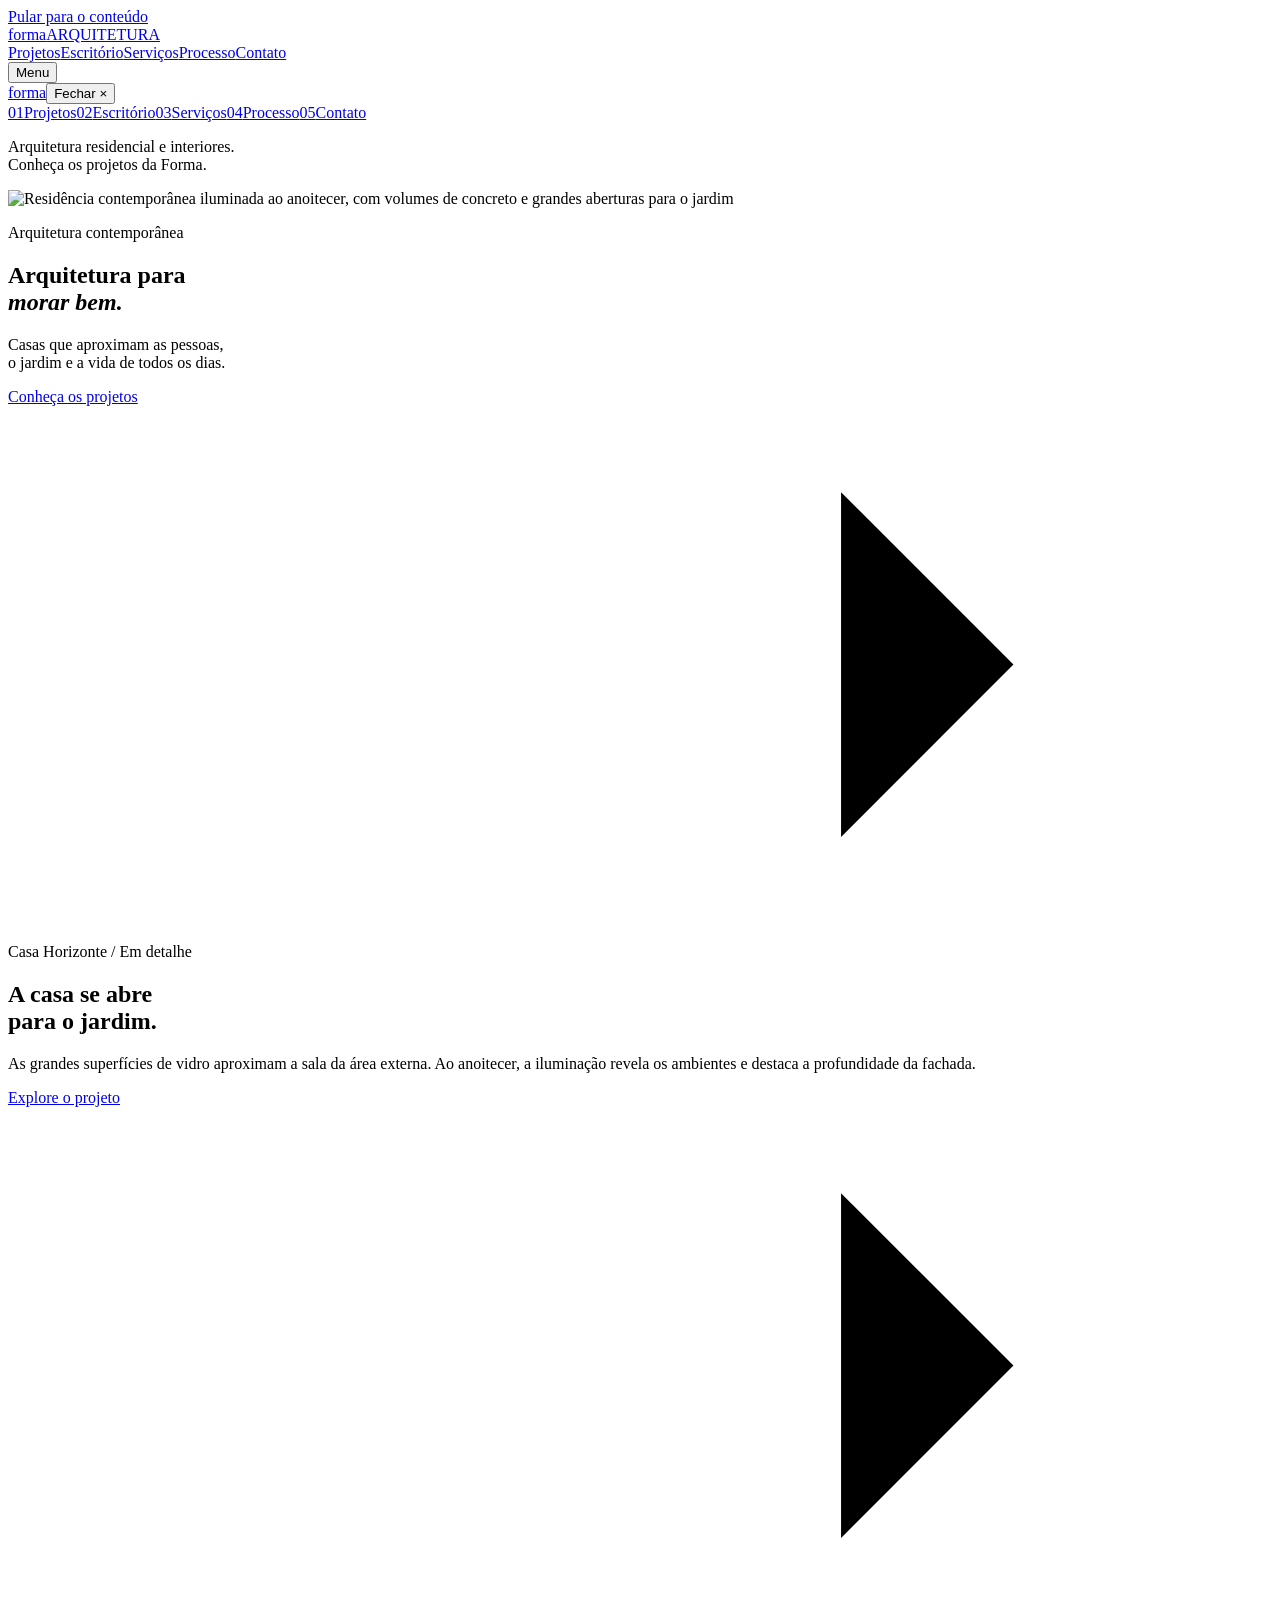
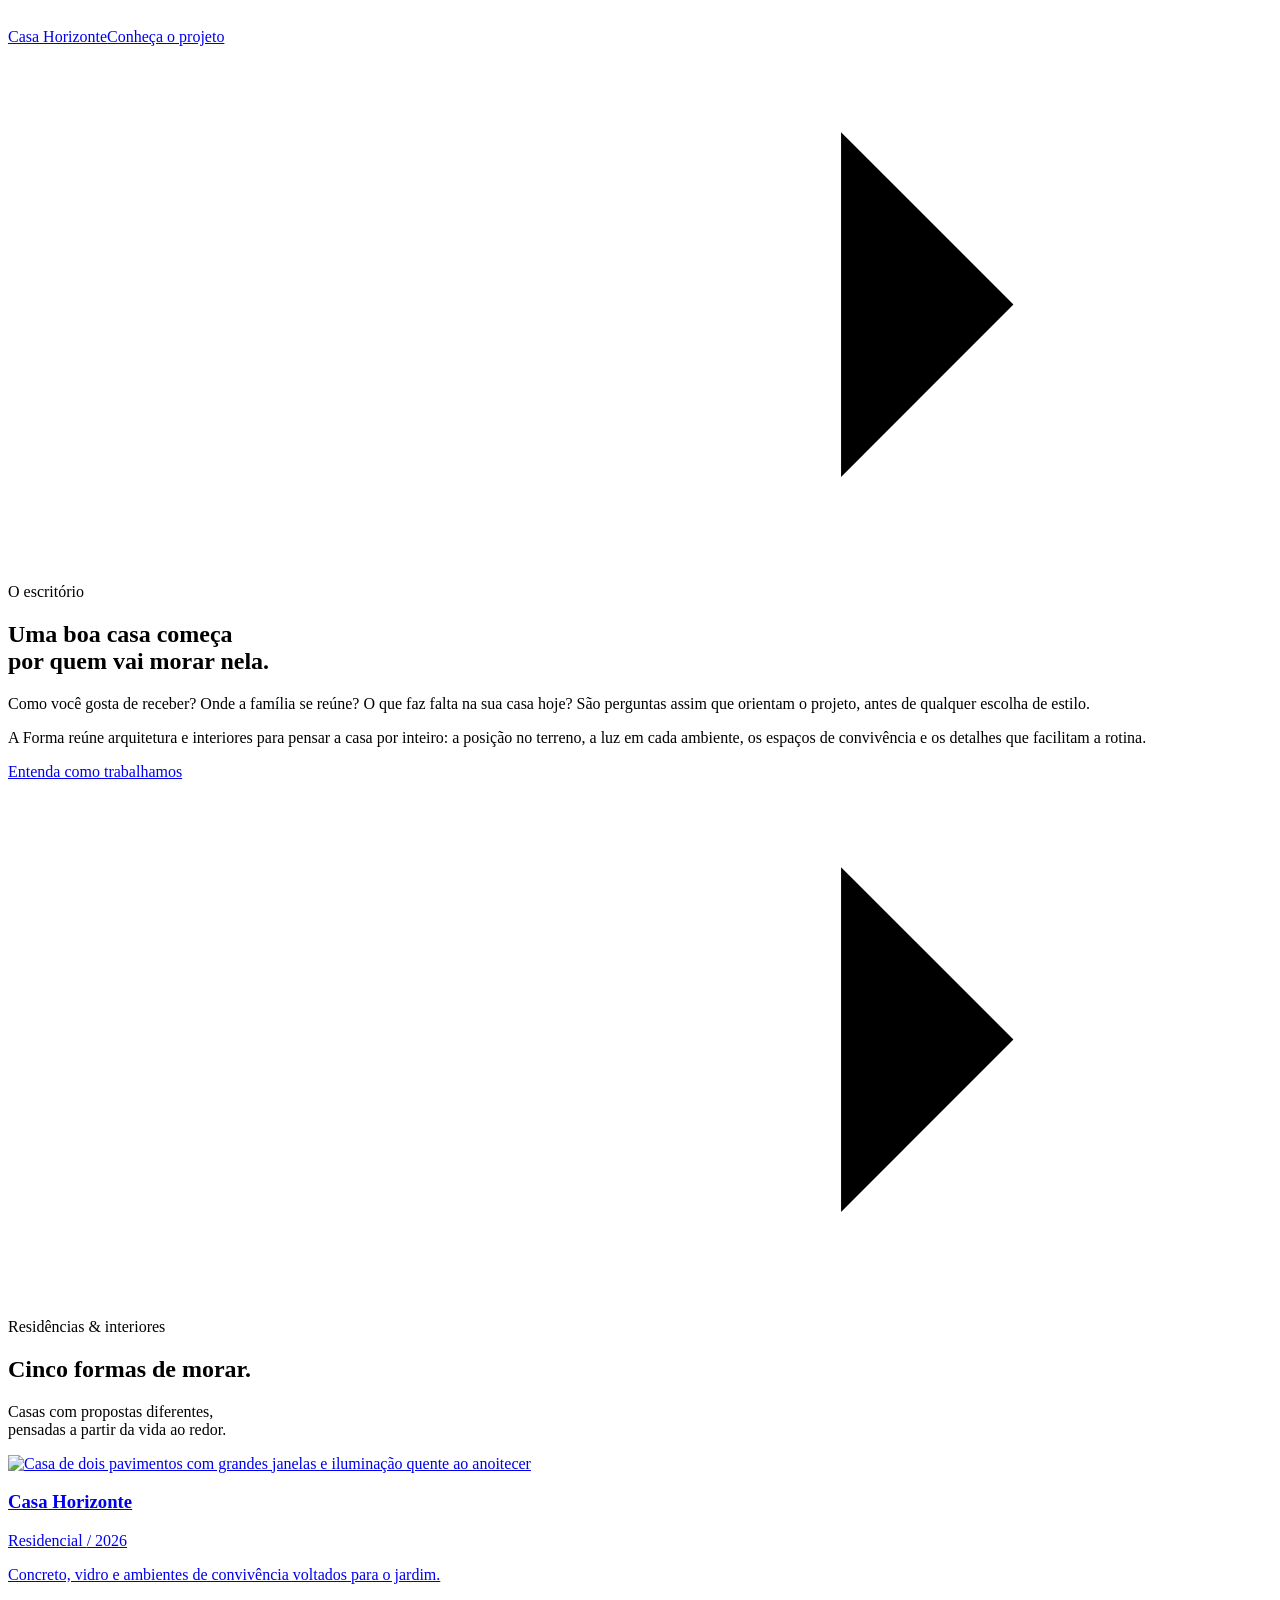
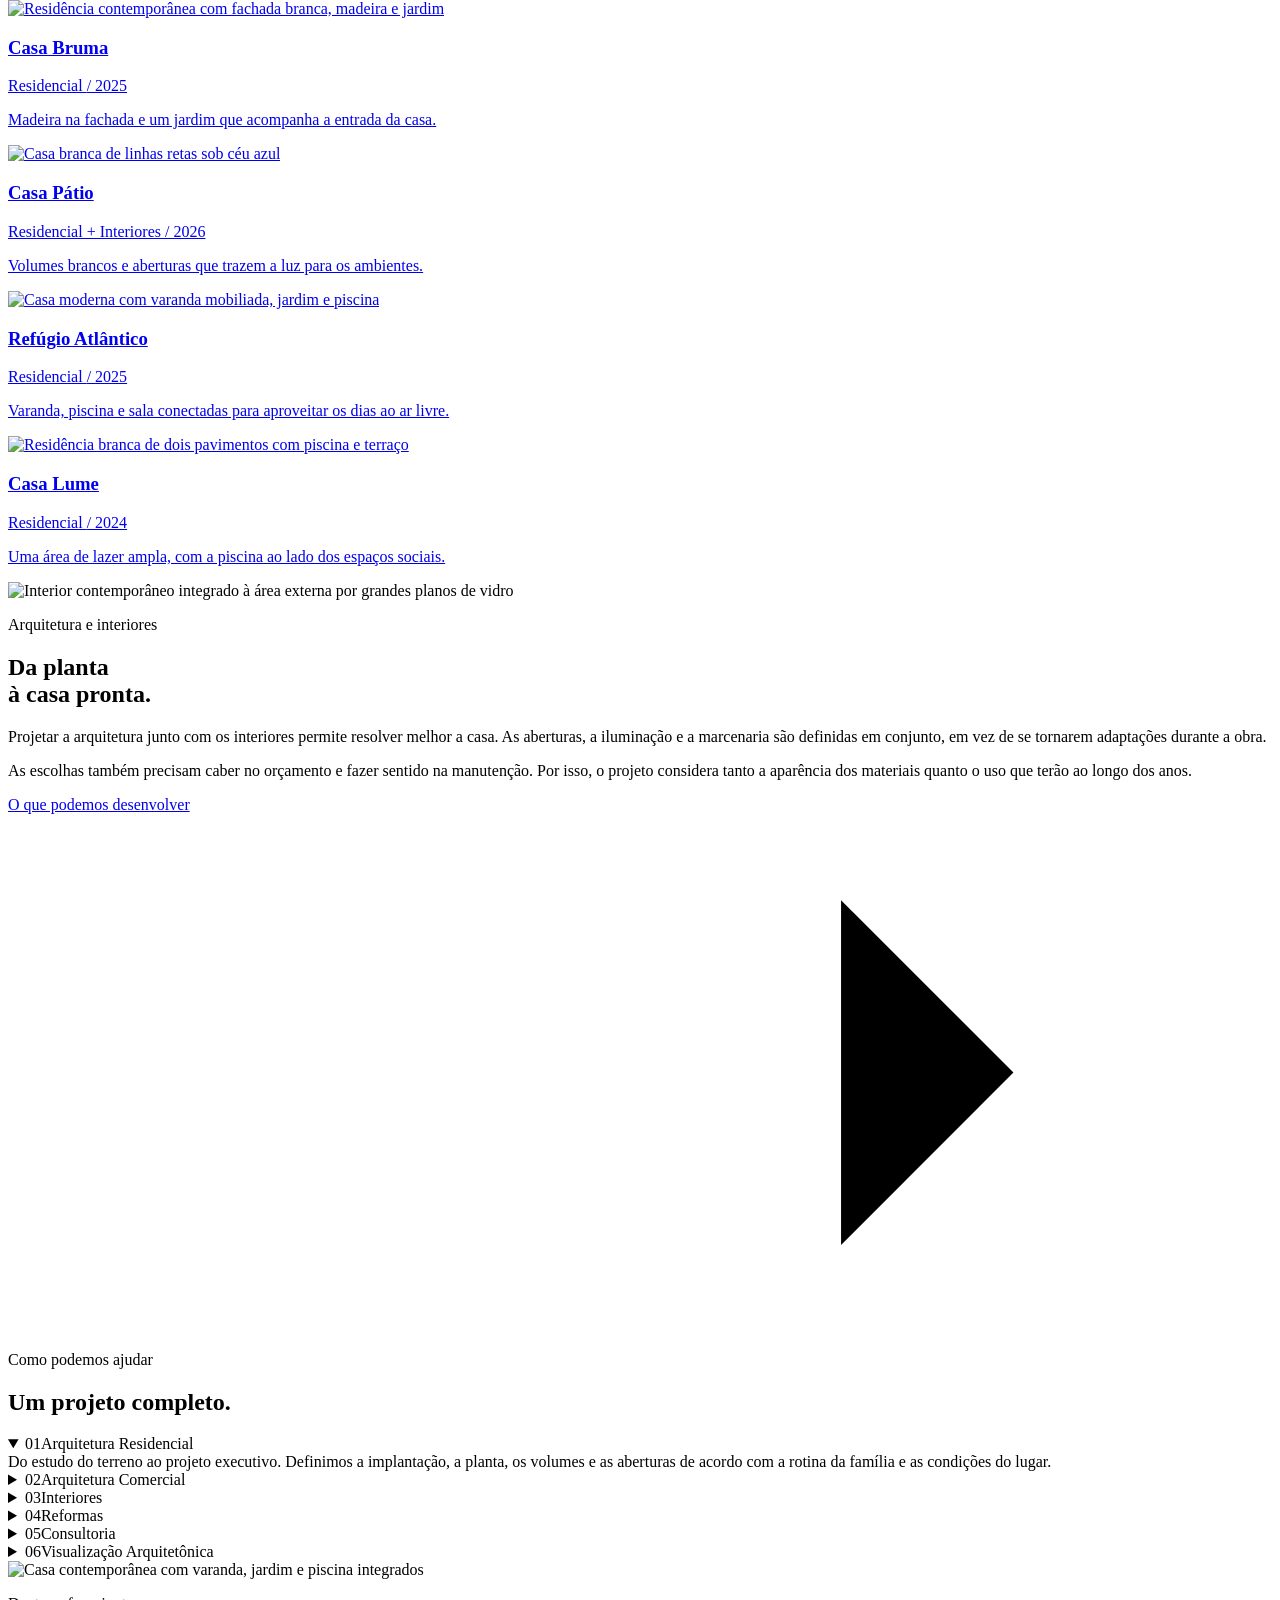
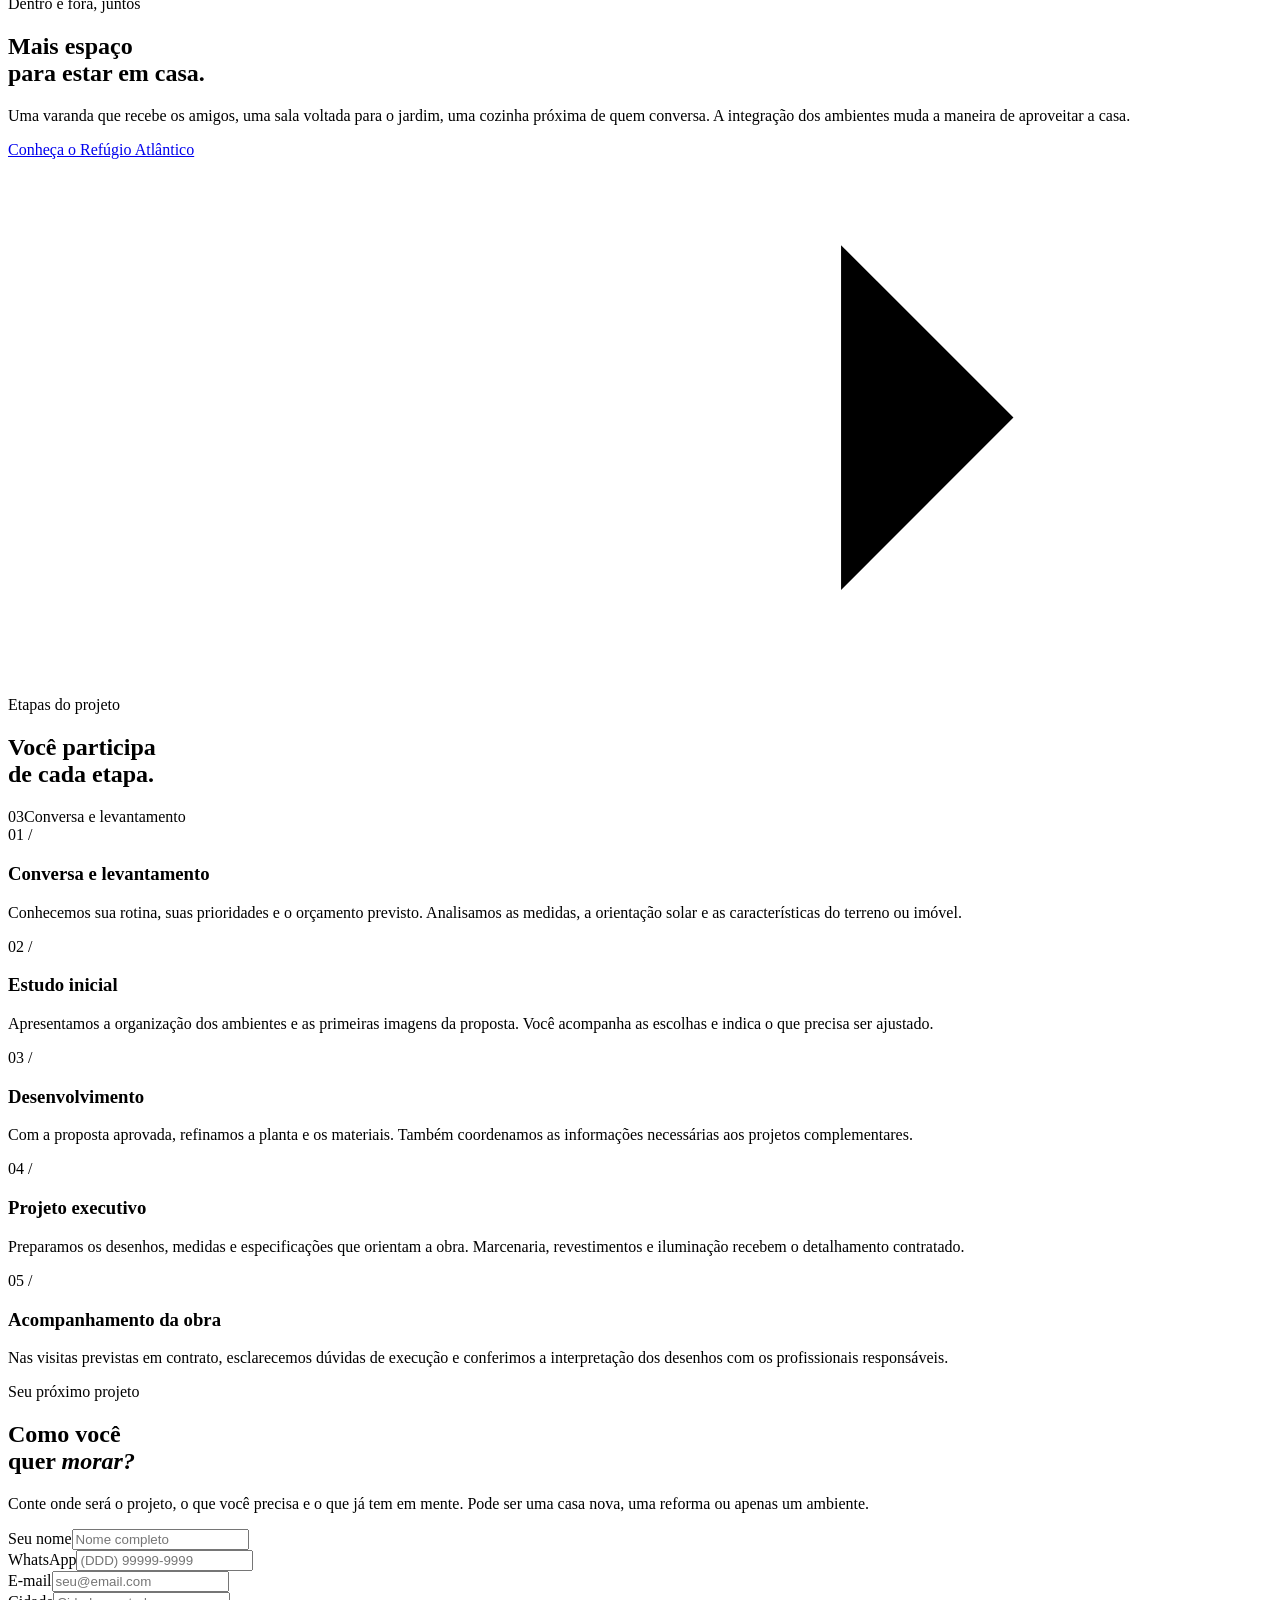
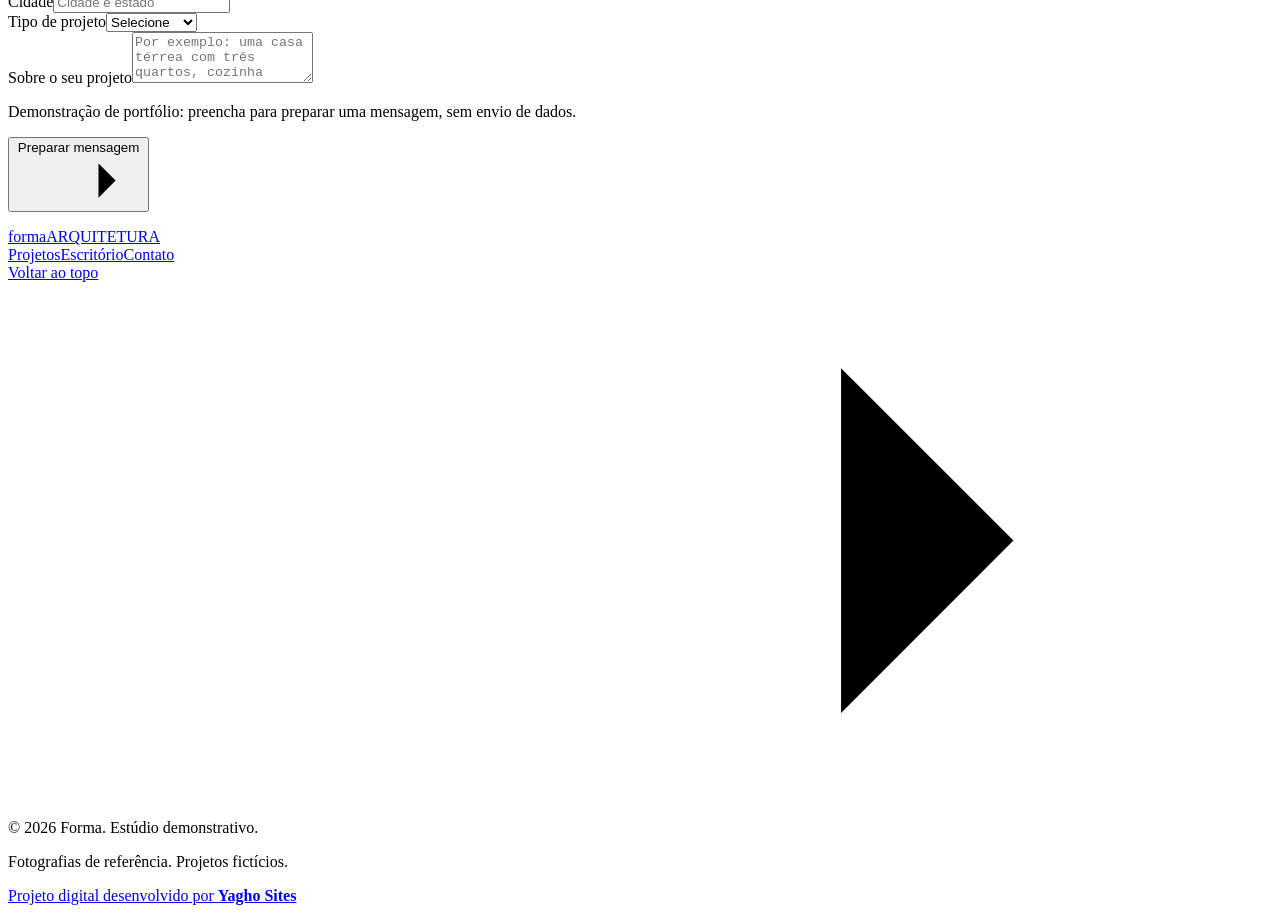
==== index.html @ 5c53681c "feat: adicionar página inicial" ====
<!DOCTYPE html><html lang="pt-BR"><head><meta charset="utf-8"/><meta content="width=device-width,initial-scale=1,viewport-fit=cover" name="viewport"/><title>Forma — Arquitetura para morar bem</title><meta content="Arquitetura contemporânea, interiores e paisagem. Conheça o portfólio conceitual do estúdio Forma, desenvolvido por Yagho Sites." name="description"/><link href="https://forma-arquitetura-yagho733s-projects.vercel.app/" rel="canonical"/><meta content="#24382e" name="theme-color"/><meta content="website" property="og:type"/><meta content="pt_BR" property="og:locale"/><meta content="Forma Arquitetura" property="og:site_name"/><meta content="Forma — Arquitetura para morar bem" property="og:title"/><meta content="Arquitetura contemporânea, interiores e paisagem. Conheça o portfólio conceitual do estúdio Forma, desenvolvido por Yagho Sites." property="og:description"/><meta content="https://forma-arquitetura-yagho733s-projects.vercel.app/" property="og:url"/><meta content="https://images.pexels.com/photos/13752348/pexels-photo-13752348.jpeg?auto=compress&amp;cs=tinysrgb&amp;w=1800" property="og:image"/><meta content="summary_large_image" name="twitter:card"/><meta content="Forma — Arquitetura para morar bem" name="twitter:title"/><meta content="Arquitetura contemporânea, interiores e paisagem. Conheça o portfólio conceitual do estúdio Forma, desenvolvido por Yagho Sites." name="twitter:description"/><meta content="https://images.pexels.com/photos/13752348/pexels-photo-13752348.jpeg?auto=compress&amp;cs=tinysrgb&amp;w=1800" name="twitter:image"/><link href="/favicon.svg" rel="icon" type="image/svg+xml"/><link href="/style.css" rel="stylesheet"/><link as="image" fetchpriority="high" href="https://images.pexels.com/photos/13752348/pexels-photo-13752348.jpeg?auto=compress&amp;cs=tinysrgb&amp;w=1800" rel="preload"/><meta content="index,follow,max-image-preview:large" name="robots"/><style>@media(max-width:700px){.hero-foot{display:flex}.hero-location{margin-left:auto}.intro{overflow:hidden}.project-caption{align-items:flex-start}.project-summary{max-width:34ch}}</style></head><body><a class="skip-link" href="#conteudo">Pular para o conteúdo</a><header class="header" data-header=""><a aria-label="Forma arquitetura — início" class="brand" href="/">forma<span>ARQUITETURA</span></a><nav aria-label="Principal" class="desktop-nav"><a href="/#projetos">Projetos</a><a href="/#escritorio">Escritório</a><a href="/#servicos">Serviços</a><a href="/#processo">Processo</a><a href="/#contato">Contato</a></nav><button aria-controls="mobile-menu" aria-expanded="false" class="menu-trigger" data-menu-open="" type="button">Menu<span aria-hidden="true" class="menu-lines"><i></i><i></i></span></button></header><div aria-hidden="true" class="mobile-menu" data-menu="" id="mobile-menu"><div class="mobile-menu-top"><a class="menu-brand" href="/">forma</a><button class="close-menu" data-menu-close="" type="button">Fechar <span aria-hidden="true">×</span></button></div><nav aria-label="Menu mobile"><a href="/#projetos"><span>01</span>Projetos</a><a href="/#escritorio"><span>02</span>Escritório</a><a href="/#servicos"><span>03</span>Serviços</a><a href="/#processo"><span>04</span>Processo</a><a href="/#contato"><span>05</span>Contato</a></nav><p class="eyebrow">Arquitetura residencial e interiores.<br/>Conheça os projetos da Forma.</p></div><main id="conteudo"><div class="hero-track"><section class="hero"><div class="hero-composition"><img alt="Residência contemporânea iluminada ao anoitecer, com volumes de concreto e grandes aberturas para o jardim" class="hero-original" decoding="async" fetchpriority="high" height="1365" loading="eager" src="https://images.pexels.com/photos/13752348/pexels-photo-13752348.jpeg?auto=compress&amp;cs=tinysrgb&amp;w=1800" width="2048"/></div><div class="hero-shade"></div><div class="hero-content"><p class="eyebrow">Arquitetura contemporânea</p><h1>Arquitetura para<br/><em>morar bem.</em></h1><div class="hero-bottom"><p>Casas que aproximam as pessoas,<br class="desktop-break"/> o jardim e a vida de todos os dias.</p><a class="text-link" href="#projetos">Conheça os projetos <span><svg aria-hidden="true" class="architectural-arrow architectural-arrow--right" focusable="false" viewbox="0 0 44 18"><path class="arrow-shaft" d="M1 9H35"></path><path class="arrow-head" d="M29 3L35 9L29 15"></path></svg></span></a></div></div><div class="hero-detail"><p class="eyebrow">Casa Horizonte / Em detalhe</p><h2>A casa se abre<br/>para o jardim.</h2><p>As grandes superfícies de vidro aproximam a sala da área externa. Ao anoitecer, a iluminação revela os ambientes e destaca a profundidade da fachada.</p><a class="text-link" href="/projetos/casa-horizonte/">Explore o projeto <span><svg aria-hidden="true" class="architectural-arrow architectural-arrow--right" focusable="false" viewbox="0 0 44 18"><path class="arrow-shaft" d="M1 9H35"></path><path class="arrow-head" d="M29 3L35 9L29 15"></path></svg></span></a></div><div class="hero-foot"><a class="hero-location" href="/projetos/casa-horizonte/">Casa Horizonte<span>Conheça o projeto <svg aria-hidden="true" class="architectural-arrow architectural-arrow--right" focusable="false" viewbox="0 0 44 18"><path class="arrow-shaft" d="M1 9H35"></path><path class="arrow-head" d="M29 3L35 9L29 15"></path></svg></span></a></div></section></div><section class="intro section" id="escritorio"><div class="intro-label"><p class="eyebrow">O escritório</p><span class="intro-rule"></span></div><div><h2 class="reveal">Uma boa casa começa<br/>por quem vai morar nela.</h2><div class="intro-bottom"><p>Como você gosta de receber? Onde a família se reúne? O que faz falta na sua casa hoje? São perguntas assim que orientam o projeto, antes de qualquer escolha de estilo.</p><p>A Forma reúne arquitetura e interiores para pensar a casa por inteiro: a posição no terreno, a luz em cada ambiente, os espaços de convivência e os detalhes que facilitam a rotina.</p></div><a class="text-link intro-link" href="#processo">Entenda como trabalhamos <span><svg aria-hidden="true" class="architectural-arrow architectural-arrow--right" focusable="false" viewbox="0 0 44 18"><path class="arrow-shaft" d="M1 9H35"></path><path class="arrow-head" d="M29 3L35 9L29 15"></path></svg></span></a></div></section><section class="projects section" id="projetos"><div class="section-heading"><div><p class="eyebrow">Residências &amp; interiores</p><h2 class="reveal">Cinco formas de morar.</h2></div><p class="selection-description">Casas com propostas diferentes,<br/>pensadas a partir da vida ao redor.</p></div><div class="project-grid"><a aria-label="Conhecer Casa Horizonte" class="project project-0" href="/projetos/casa-horizonte/"><div class="project-image reveal"><img alt="Casa de dois pavimentos com grandes janelas e iluminação quente ao anoitecer" class="media-img" decoding="async" height="1365" loading="lazy" src="https://images.pexels.com/photos/13752348/pexels-photo-13752348.jpeg?auto=compress&amp;cs=tinysrgb&amp;w=1800" width="2048"/></div><div class="project-caption"><div><h3>Casa Horizonte</h3><p>Residencial <span>/ 2026</span></p></div></div><p class="project-summary">Concreto, vidro e ambientes de convivência voltados para o jardim.</p></a><a aria-label="Conhecer Casa Bruma" class="project project-1" href="/projetos/casa-bruma/"><div class="project-image reveal"><img alt="Residência contemporânea com fachada branca, madeira e jardim" class="media-img" decoding="async" height="1510" loading="lazy" src="https://unsplash.com/photos/7vcrKU_7ZOQ/download?force=true&amp;w=1800" width="1800"/></div><div class="project-caption"><div><h3>Casa Bruma</h3><p>Residencial <span>/ 2025</span></p></div></div><p class="project-summary">Madeira na fachada e um jardim que acompanha a entrada da casa.</p></a><a aria-label="Conhecer Casa Pátio" class="project project-2" href="/projetos/casa-patio/"><div class="project-image reveal"><img alt="Casa branca de linhas retas sob céu azul" class="media-img" decoding="async" height="1400" loading="lazy" src="https://images.unsplash.com/photo-1523217582562-09d0def993a6?auto=format&amp;fit=crop&amp;q=86&amp;w=1800" width="1400"/></div><div class="project-caption"><div><h3>Casa Pátio</h3><p>Residencial + Interiores <span>/ 2026</span></p></div></div><p class="project-summary">Volumes brancos e aberturas que trazem a luz para os ambientes.</p></a><a aria-label="Conhecer Refúgio Atlântico" class="project project-3" href="/projetos/refugio-atlantico/"><div class="project-image reveal"><img alt="Casa moderna com varanda mobiliada, jardim e piscina" class="media-img" decoding="async" height="1201" loading="lazy" src="https://unsplash.com/photos/geBHIpvA6us/download?force=true&amp;w=1800" width="1800"/></div><div class="project-caption"><div><h3>Refúgio Atlântico</h3><p>Residencial <span>/ 2025</span></p></div></div><p class="project-summary">Varanda, piscina e sala conectadas para aproveitar os dias ao ar livre.</p></a><a aria-label="Conhecer Casa Lume" class="project project-4" href="/projetos/casa-lume/"><div class="project-image reveal"><img alt="Residência branca de dois pavimentos com piscina e terraço" class="media-img" decoding="async" height="1194" loading="lazy" src="https://unsplash.com/photos/4jxGry4pXtc/download?force=true&amp;w=1800" width="1800"/></div><div class="project-caption"><div><h3>Casa Lume</h3><p>Residencial <span>/ 2024</span></p></div></div><p class="project-summary">Uma área de lazer ampla, com a piscina ao lado dos espaços sociais.</p></a></div></section><section class="studio section"><div class="studio-image reveal"><img alt="Interior contemporâneo integrado à área externa por grandes planos de vidro" class="media-img" decoding="async" height="1350" loading="lazy" src="https://unsplash.com/photos/YreRvwfXvGo/download?force=true&amp;w=1600" width="1500"/></div><div class="studio-copy"><p class="eyebrow">Arquitetura e interiores</p><h2 class="reveal">Da planta<br/>à casa pronta.</h2><p>Projetar a arquitetura junto com os interiores permite resolver melhor a casa. As aberturas, a iluminação e a marcenaria são definidas em conjunto, em vez de se tornarem adaptações durante a obra.</p><p>As escolhas também precisam caber no orçamento e fazer sentido na manutenção. Por isso, o projeto considera tanto a aparência dos materiais quanto o uso que terão ao longo dos anos.</p><a class="text-link" href="#servicos">O que podemos desenvolver <span><svg aria-hidden="true" class="architectural-arrow architectural-arrow--right" focusable="false" viewbox="0 0 44 18"><path class="arrow-shaft" d="M1 9H35"></path><path class="arrow-head" d="M29 3L35 9L29 15"></path></svg></span></a></div></section><section class="services section" id="servicos"><div class="section-heading"><div><p class="eyebrow">Como podemos ajudar</p><h2 class="reveal">Um projeto completo.</h2></div></div><div class="service-list"><details class="service-row" open=""><summary class="service-trigger"><span class="service-index">01</span><span class="service-title">Arquitetura Residencial</span><span aria-hidden="true" class="service-plus"></span></summary><div class="service-description">Do estudo do terreno ao projeto executivo. Definimos a implantação, a planta, os volumes e as aberturas de acordo com a rotina da família e as condições do lugar.</div></details><details class="service-row"><summary class="service-trigger"><span class="service-index">02</span><span class="service-title">Arquitetura Comercial</span><span aria-hidden="true" class="service-plus"></span></summary><div class="service-description">Organização dos ambientes, circulação e identidade do espaço para lojas, consultórios e escritórios. O projeto considera tanto quem trabalha quanto quem visita.</div></details><details class="service-row"><summary class="service-trigger"><span class="service-index">03</span><span class="service-title">Interiores</span><span aria-hidden="true" class="service-plus"></span></summary><div class="service-description">Layout, marcenaria, iluminação, revestimentos e mobiliário. As escolhas são apresentadas em conjunto para que você consiga visualizar os ambientes antes da execução.</div></details><details class="service-row"><summary class="service-trigger"><span class="service-index">04</span><span class="service-title">Reformas</span><span aria-hidden="true" class="service-plus"></span></summary><div class="service-description">Levantamento do imóvel e estudo das mudanças necessárias. Avaliamos o que pode ser aproveitado e organizamos as intervenções conforme suas prioridades.</div></details><details class="service-row"><summary class="service-trigger"><span class="service-index">05</span><span class="service-title">Consultoria</span><span aria-hidden="true" class="service-plus"></span></summary><div class="service-description">Uma orientação pontual para dúvidas sobre layout, materiais ou possibilidades de um imóvel. O escopo é definido a partir da decisão que você precisa tomar.</div></details><details class="service-row"><summary class="service-trigger"><span class="service-index">06</span><span class="service-title">Visualização Arquitetônica</span><span aria-hidden="true" class="service-plus"></span></summary><div class="service-description">Imagens em 3D para comparar materiais, compreender proporções e acompanhar as decisões do projeto antes de começar a obra.</div></details></div></section><section class="living-feature"><div class="living-photo"><img alt="Casa contemporânea com varanda, jardim e piscina integrados" class="media-img" decoding="async" height="1100" loading="lazy" src="https://unsplash.com/photos/geBHIpvA6us/download?force=true&amp;w=1800" width="1800"/></div><div class="living-copy"><p class="eyebrow">Dentro e fora, juntos</p><h2>Mais espaço<br/>para estar em casa.</h2><p>Uma varanda que recebe os amigos, uma sala voltada para o jardim, uma cozinha próxima de quem conversa. A integração dos ambientes muda a maneira de aproveitar a casa.</p><a class="text-link" href="/projetos/refugio-atlantico/">Conheça o Refúgio Atlântico <span><svg aria-hidden="true" class="architectural-arrow architectural-arrow--right" focusable="false" viewbox="0 0 44 18"><path class="arrow-shaft" d="M1 9H35"></path><path class="arrow-head" d="M29 3L35 9L29 15"></path></svg></span></a></div></section><section class="process section" id="processo"><div class="process-left"><p class="eyebrow">Etapas do projeto</p><h2>Você participa<br/>de cada etapa.</h2><span aria-hidden="true" class="process-number">01</span><span class="eyebrow process-current">Conversa e levantamento</span></div><div class="steps"><article class="step active" data-step="0"><span class="eyebrow">01 /</span><h3>Conversa e levantamento</h3><p>Conhecemos sua rotina, suas prioridades e o orçamento previsto. Analisamos as medidas, a orientação solar e as características do terreno ou imóvel.</p></article><article class="step" data-step="1"><span class="eyebrow">02 /</span><h3>Estudo inicial</h3><p>Apresentamos a organização dos ambientes e as primeiras imagens da proposta. Você acompanha as escolhas e indica o que precisa ser ajustado.</p></article><article class="step" data-step="2"><span class="eyebrow">03 /</span><h3>Desenvolvimento</h3><p>Com a proposta aprovada, refinamos a planta e os materiais. Também coordenamos as informações necessárias aos projetos complementares.</p></article><article class="step" data-step="3"><span class="eyebrow">04 /</span><h3>Projeto executivo</h3><p>Preparamos os desenhos, medidas e especificações que orientam a obra. Marcenaria, revestimentos e iluminação recebem o detalhamento contratado.</p></article><article class="step" data-step="4"><span class="eyebrow">05 /</span><h3>Acompanhamento da obra</h3><p>Nas visitas previstas em contrato, esclarecemos dúvidas de execução e conferimos a interpretação dos desenhos com os profissionais responsáveis.</p></article></div></section><section class="contact section" id="contato"><div class="contact-intro"><p class="eyebrow">Seu próximo projeto</p><h2 class="reveal">Como você<br/>quer <em>morar?</em></h2><p>Conte onde será o projeto, o que você precisa e o que já tem em mente. Pode ser uma casa nova, uma reforma ou apenas um ambiente.</p><div class="contact-links"></div></div><form class="contact-form" id="contact-form" novalidate=""><div class="field"><label for="nome">Seu nome</label><input autocomplete="name" id="nome" maxlength="100" minlength="2" name="nome" placeholder="Nome completo" required=""/></div><div class="form-row"><div class="field"><label for="whatsapp">WhatsApp</label><input autocomplete="tel" id="whatsapp" maxlength="25" name="whatsapp" placeholder="(DDD) 99999-9999" required="" type="tel"/></div><div class="field"><label for="email">E-mail</label><input autocomplete="email" id="email" maxlength="150" name="email" placeholder="seu@email.com" required="" type="email"/></div></div><div class="form-row"><div class="field"><label for="cidade">Cidade</label><input autocomplete="address-level2" id="cidade" maxlength="100" name="cidade" placeholder="Cidade e estado" required=""/></div><div class="field"><label for="tipo">Tipo de projeto</label><select id="tipo" name="tipo" required=""><option value="">Selecione</option><option>Residencial</option><option>Comercial</option><option>Interiores</option><option>Reforma</option><option>Outro</option></select></div></div><div class="field"><label for="mensagem">Sobre o seu projeto</label><textarea id="mensagem" maxlength="2000" minlength="10" name="mensagem" placeholder="Por exemplo: uma casa térrea com três quartos, cozinha integrada e espaço para receber." required="" rows="3"></textarea></div><p class="form-disclosure">Demonstração de portfólio: preencha para preparar uma mensagem, sem envio de dados.</p><button class="submit-button" type="submit">Preparar mensagem <span><svg aria-hidden="true" class="architectural-arrow architectural-arrow--right" focusable="false" viewbox="0 0 44 18"><path class="arrow-shaft" d="M1 9H35"></path><path class="arrow-head" d="M29 3L35 9L29 15"></path></svg></span></button><p aria-live="polite" class="form-status" role="status"></p><div class="draft" hidden=""><label for="draft">Sua mensagem</label><textarea id="draft" readonly="" rows="7"></textarea><button class="text-link copy-draft" type="button">Copiar mensagem</button></div></form></section></main><script type="application/ld+json">{"@context": "https://schema.org", "@type": "WebSite", "name": "Forma — Estúdio demonstrativo de arquitetura", "url": "https://forma-arquitetura-yagho733s-projects.vercel.app", "description": "Portfólio conceitual desenvolvido por Yagho Sites. Não representa um escritório em operação."}</script><footer class="footer"><div class="footer-top"><a class="footer-brand" href="/">forma<span>ARQUITETURA</span></a><div><a href="/#projetos">Projetos</a><a href="/#escritorio">Escritório</a><a href="/#contato">Contato</a></div><a class="back-top" href="#conteudo">Voltar ao topo <svg aria-hidden="true" class="architectural-arrow architectural-arrow--up" focusable="false" viewbox="0 0 44 18"><path class="arrow-shaft" d="M1 9H35"></path><path class="arrow-head" d="M29 3L35 9L29 15"></path></svg></a></div><div class="footer-bottom"><p>© 2026 Forma. Estúdio demonstrativo.</p><p>Fotografias de referência. Projetos fictícios.</p><a href="https://yagho-sites.vercel.app" rel="noreferrer" target="_blank">Projeto digital desenvolvido por <strong>Yagho Sites</strong></a></div></footer><script defer="" src="/main.js"></script></body></html>
---- style.css ----
@import url("https://raw.githubusercontent.com/yagho733/yagho-portfolio/main/forma-arquitetura/style-a.css");
@import url("https://raw.githubusercontent.com/yagho733/yagho-portfolio/main/forma-arquitetura/style-b.css");
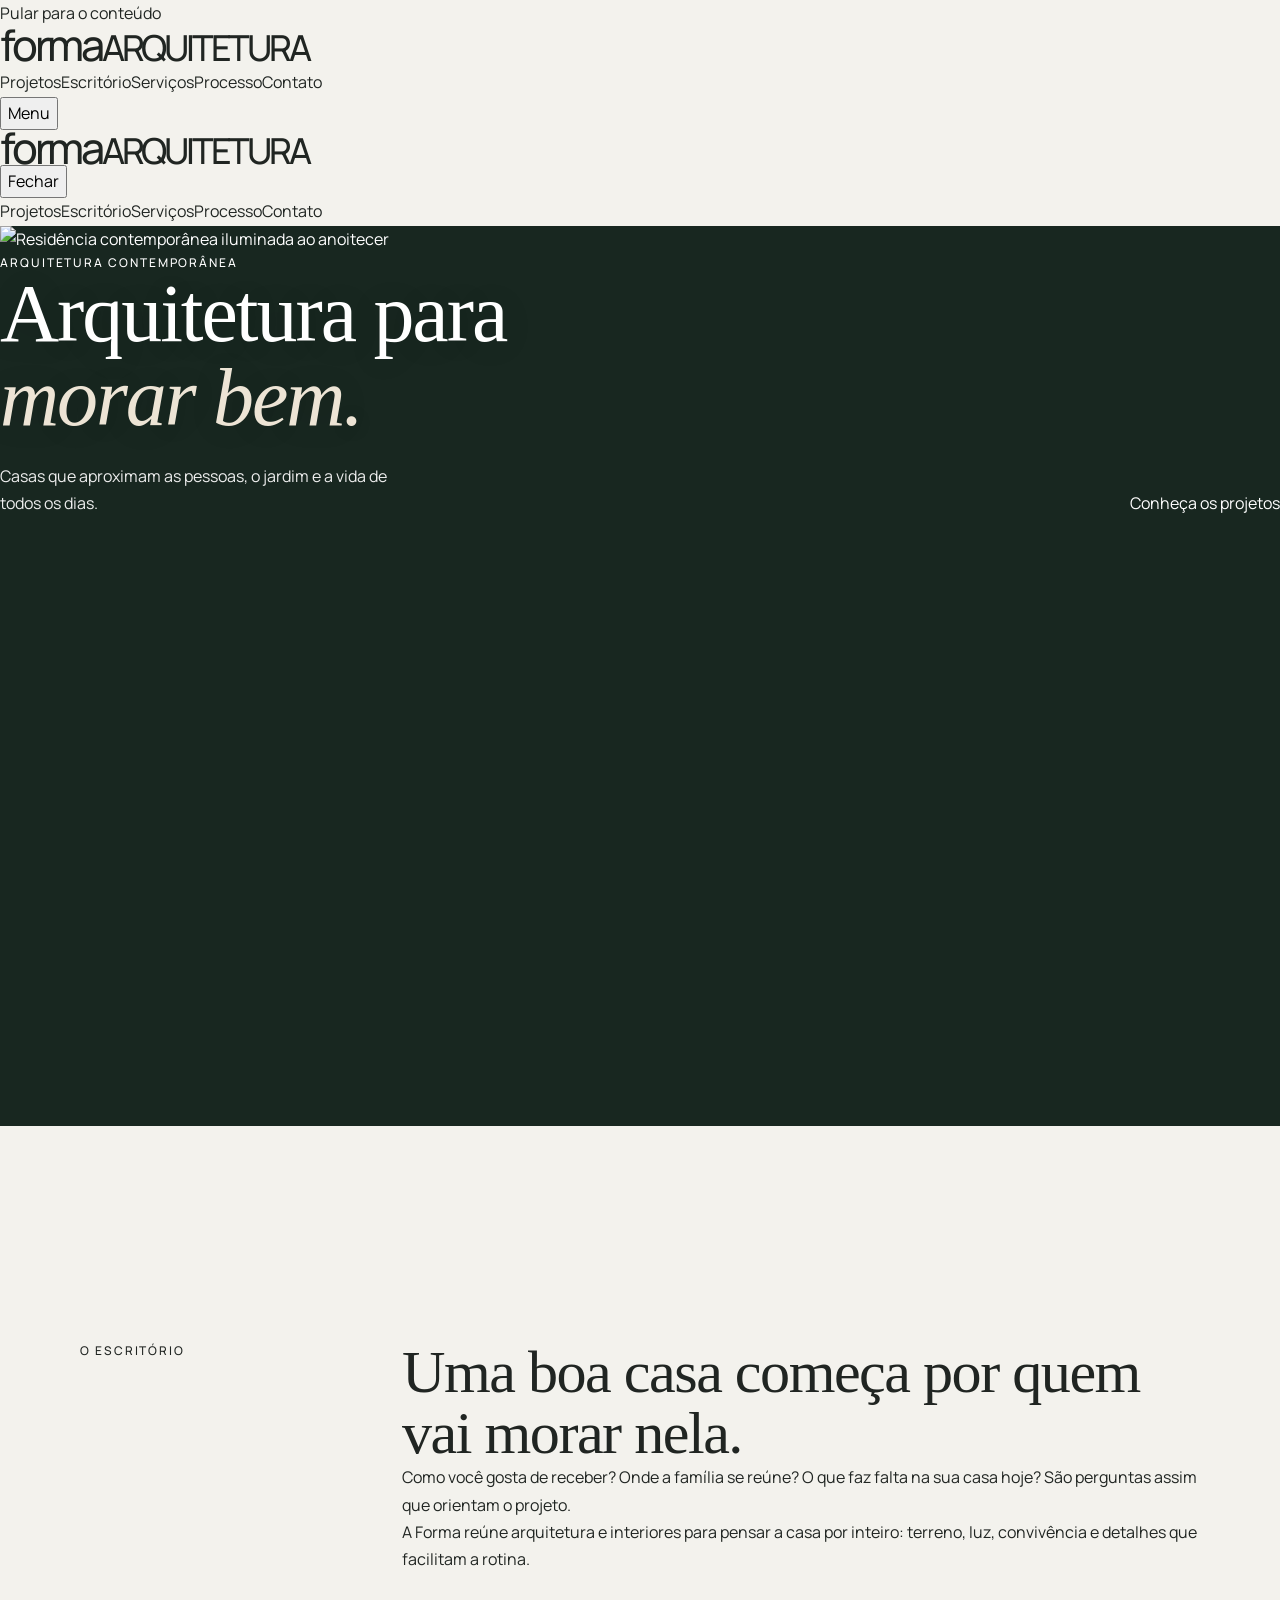
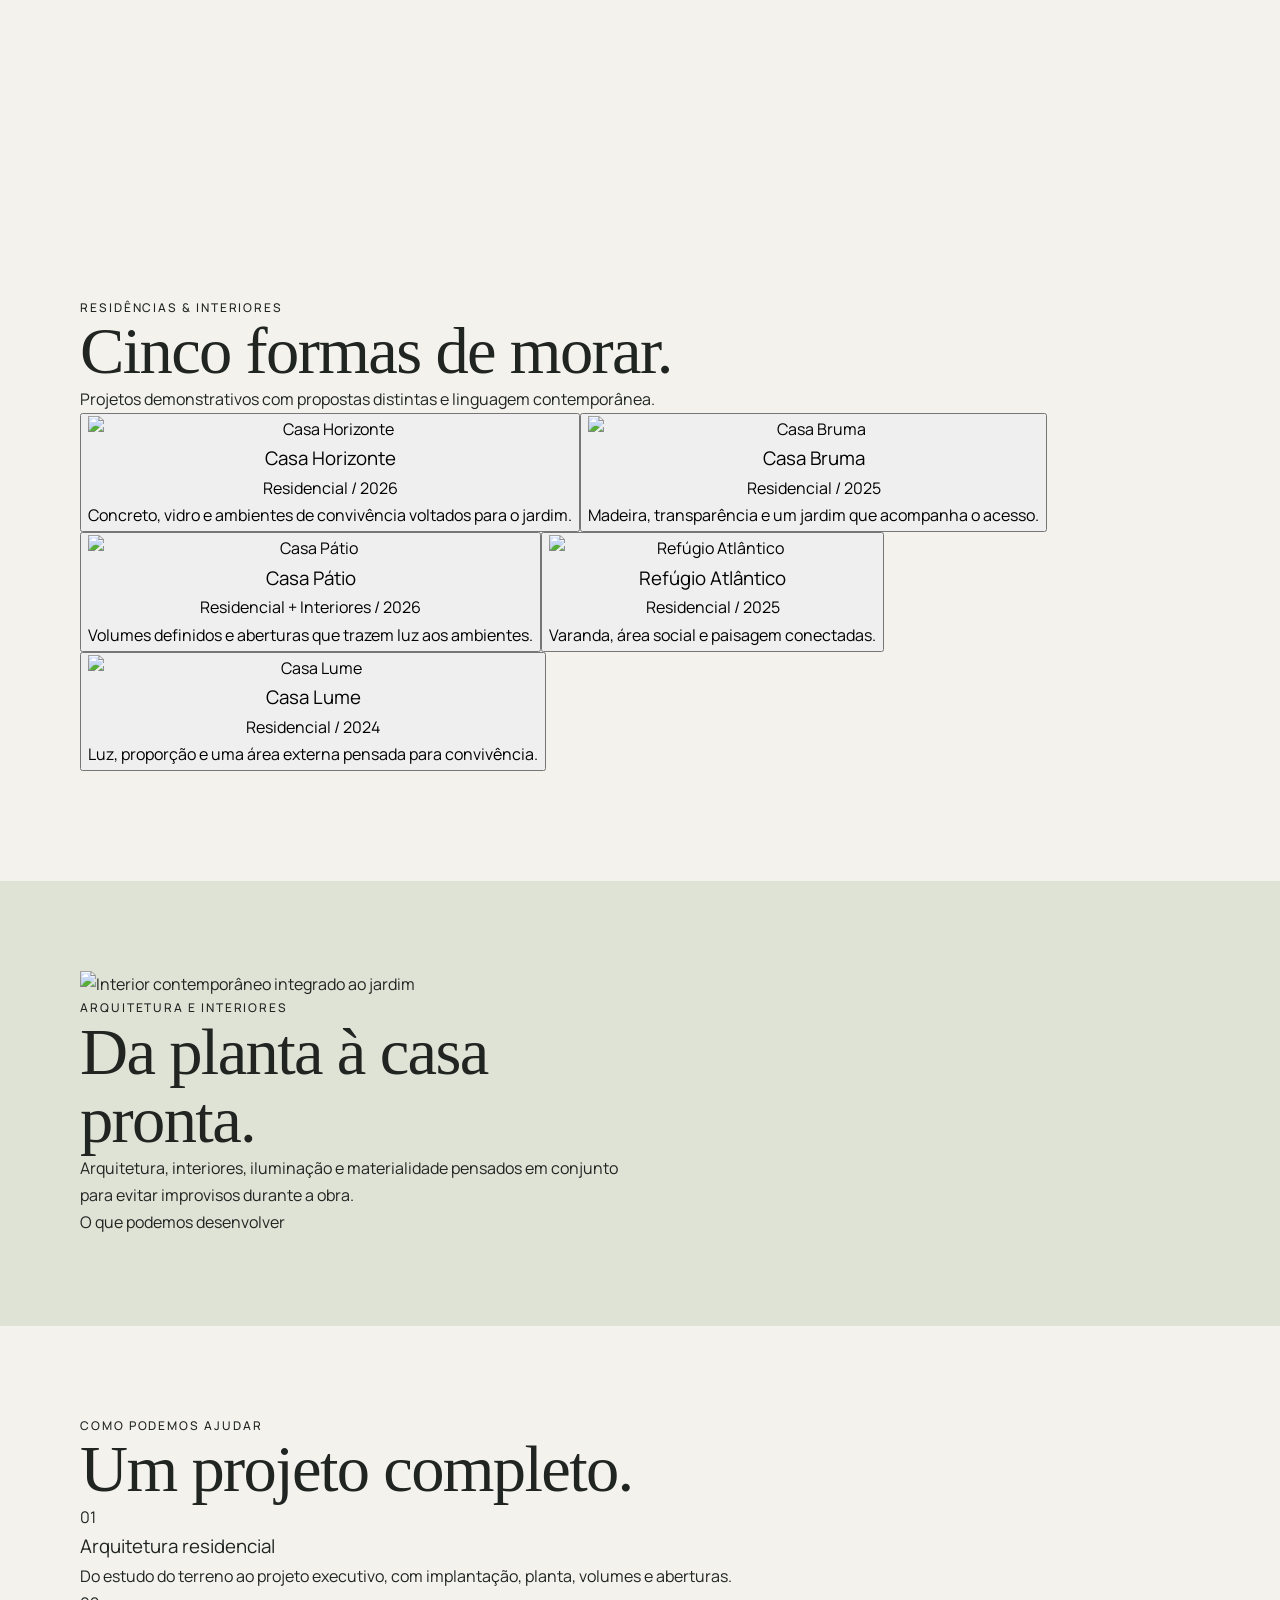
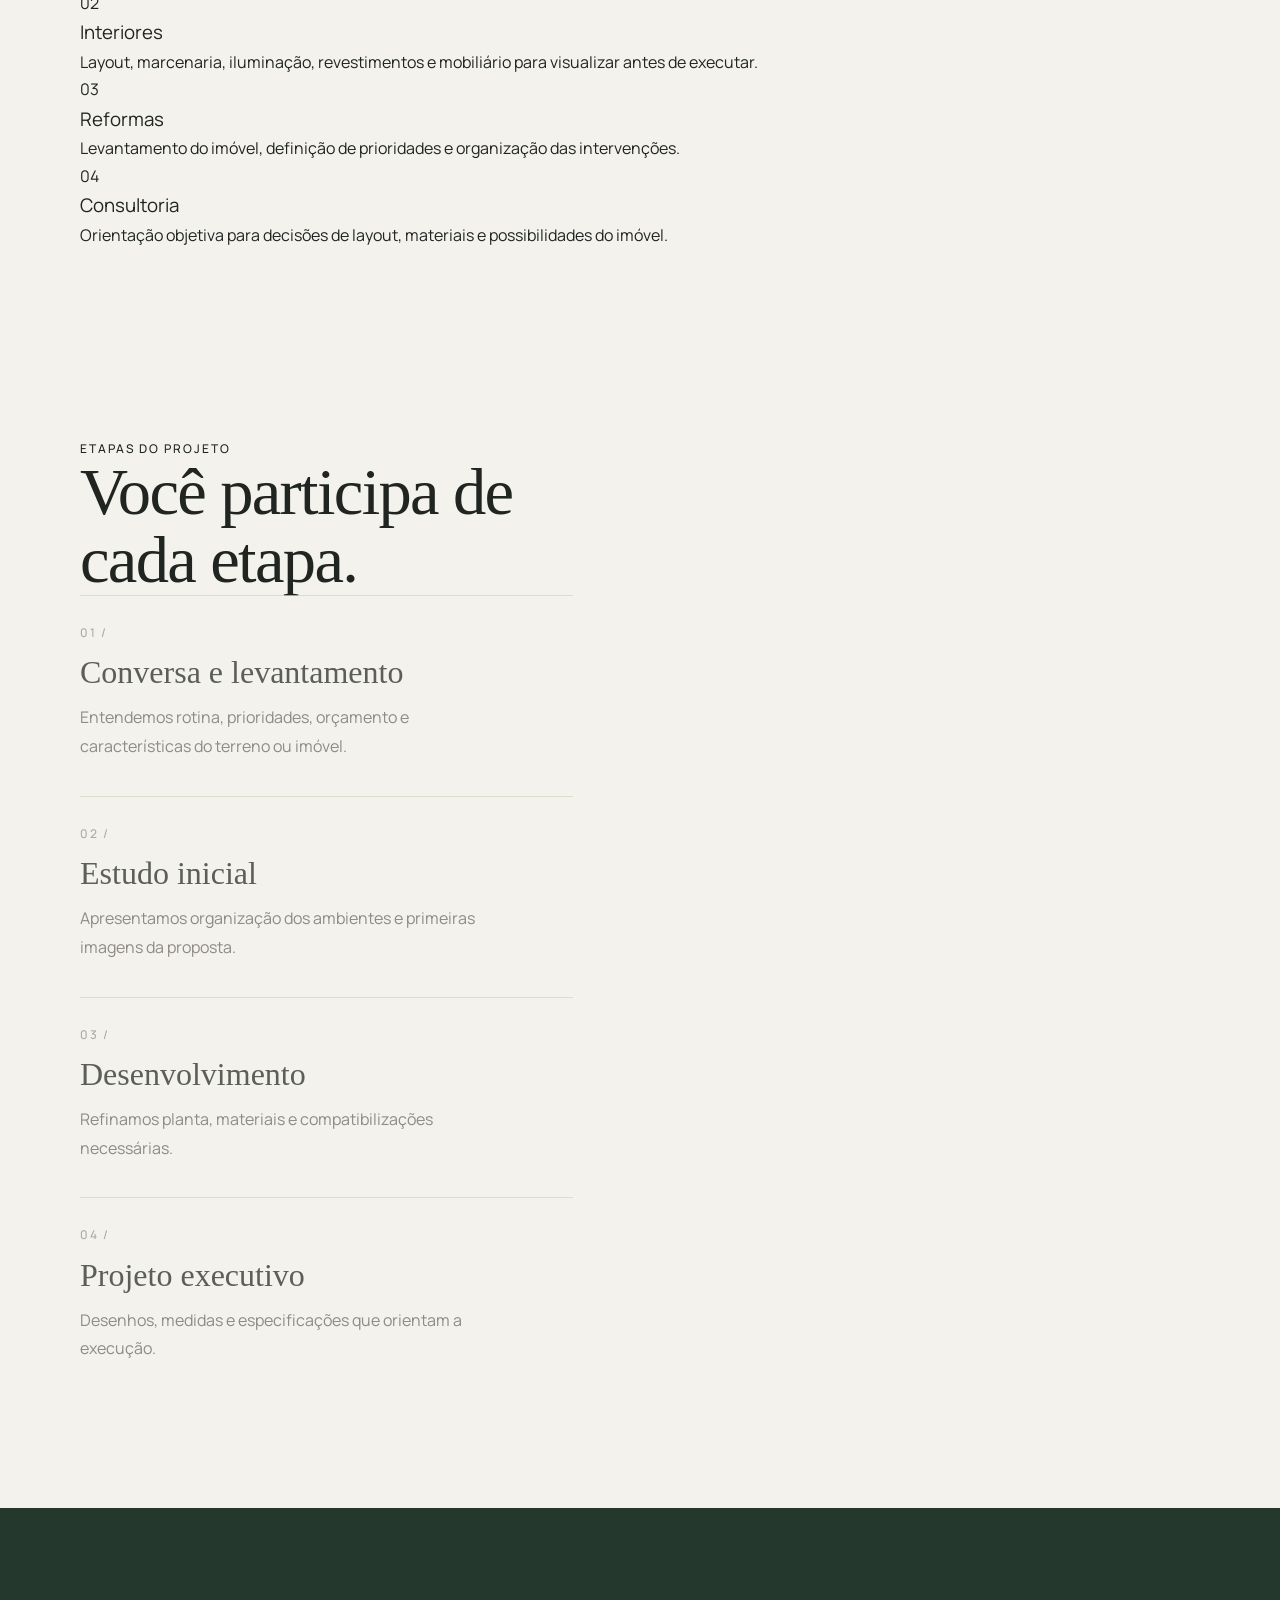
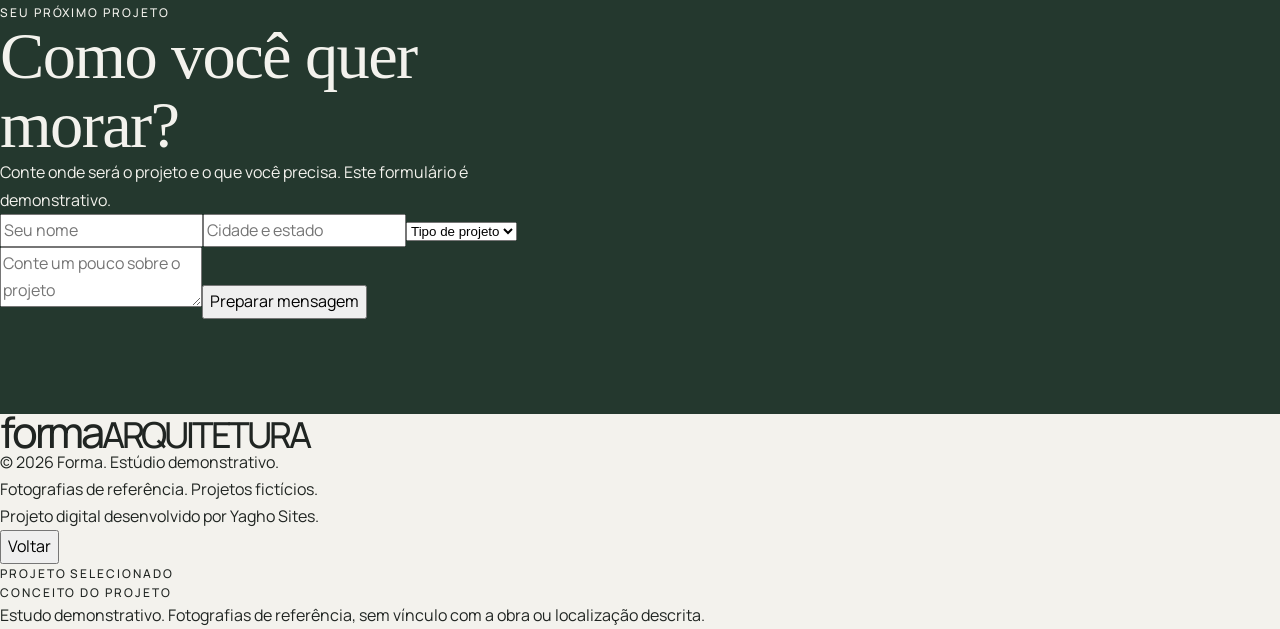
==== commit 78fd232e: "Deploy Claude-refined Forma Arquitetura layout" ====
--- a/index.html
+++ b/index.html
@@ -1 +1,5 @@
-<!DOCTYPE html><html lang="pt-BR"><head><meta charset="utf-8"/><meta content="width=device-width,initial-scale=1,viewport-fit=cover" name="viewport"/><title>Forma — Arquitetura para morar bem</title><meta content="Arquitetura contemporânea, interiores e paisagem. Conheça o portfólio conceitual do estúdio Forma, desenvolvido por Yagho Sites." name="description"/><link href="https://forma-arquitetura-yagho733s-projects.vercel.app/" rel="canonical"/><meta content="#24382e" name="theme-color"/><meta content="website" property="og:type"/><meta content="pt_BR" property="og:locale"/><meta content="Forma Arquitetura" property="og:site_name"/><meta content="Forma — Arquitetura para morar bem" property="og:title"/><meta content="Arquitetura contemporânea, interiores e paisagem. Conheça o portfólio conceitual do estúdio Forma, desenvolvido por Yagho Sites." property="og:description"/><meta content="https://forma-arquitetura-yagho733s-projects.vercel.app/" property="og:url"/><meta content="https://images.pexels.com/photos/13752348/pexels-photo-13752348.jpeg?auto=compress&amp;cs=tinysrgb&amp;w=1800" property="og:image"/><meta content="summary_large_image" name="twitter:card"/><meta content="Forma — Arquitetura para morar bem" name="twitter:title"/><meta content="Arquitetura contemporânea, interiores e paisagem. Conheça o portfólio conceitual do estúdio Forma, desenvolvido por Yagho Sites." name="twitter:description"/><meta content="https://images.pexels.com/photos/13752348/pexels-photo-13752348.jpeg?auto=compress&amp;cs=tinysrgb&amp;w=1800" name="twitter:image"/><link href="/favicon.svg" rel="icon" type="image/svg+xml"/><link href="/style.css" rel="stylesheet"/><link as="image" fetchpriority="high" href="https://images.pexels.com/photos/13752348/pexels-photo-13752348.jpeg?auto=compress&amp;cs=tinysrgb&amp;w=1800" rel="preload"/><meta content="index,follow,max-image-preview:large" name="robots"/><style>@media(max-width:700px){.hero-foot{display:flex}.hero-location{margin-left:auto}.intro{overflow:hidden}.project-caption{align-items:flex-start}.project-summary{max-width:34ch}}</style></head><body><a class="skip-link" href="#conteudo">Pular para o conteúdo</a><header class="header" data-header=""><a aria-label="Forma arquitetura — início" class="brand" href="/">forma<span>ARQUITETURA</span></a><nav aria-label="Principal" class="desktop-nav"><a href="/#projetos">Projetos</a><a href="/#escritorio">Escritório</a><a href="/#servicos">Serviços</a><a href="/#processo">Processo</a><a href="/#contato">Contato</a></nav><button aria-controls="mobile-menu" aria-expanded="false" class="menu-trigger" data-menu-open="" type="button">Menu<span aria-hidden="true" class="menu-lines"><i></i><i></i></span></button></header><div aria-hidden="true" class="mobile-menu" data-menu="" id="mobile-menu"><div class="mobile-menu-top"><a class="menu-brand" href="/">forma</a><button class="close-menu" data-menu-close="" type="button">Fechar <span aria-hidden="true">×</span></button></div><nav aria-label="Menu mobile"><a href="/#projetos"><span>01</span>Projetos</a><a href="/#escritorio"><span>02</span>Escritório</a><a href="/#servicos"><span>03</span>Serviços</a><a href="/#processo"><span>04</span>Processo</a><a href="/#contato"><span>05</span>Contato</a></nav><p class="eyebrow">Arquitetura residencial e interiores.<br/>Conheça os projetos da Forma.</p></div><main id="conteudo"><div class="hero-track"><section class="hero"><div class="hero-composition"><img alt="Residência contemporânea iluminada ao anoitecer, com volumes de concreto e grandes aberturas para o jardim" class="hero-original" decoding="async" fetchpriority="high" height="1365" loading="eager" src="https://images.pexels.com/photos/13752348/pexels-photo-13752348.jpeg?auto=compress&amp;cs=tinysrgb&amp;w=1800" width="2048"/></div><div class="hero-shade"></div><div class="hero-content"><p class="eyebrow">Arquitetura contemporânea</p><h1>Arquitetura para<br/><em>morar bem.</em></h1><div class="hero-bottom"><p>Casas que aproximam as pessoas,<br class="desktop-break"/> o jardim e a vida de todos os dias.</p><a class="text-link" href="#projetos">Conheça os projetos <span><svg aria-hidden="true" class="architectural-arrow architectural-arrow--right" focusable="false" viewbox="0 0 44 18"><path class="arrow-shaft" d="M1 9H35"></path><path class="arrow-head" d="M29 3L35 9L29 15"></path></svg></span></a></div></div><div class="hero-detail"><p class="eyebrow">Casa Horizonte / Em detalhe</p><h2>A casa se abre<br/>para o jardim.</h2><p>As grandes superfícies de vidro aproximam a sala da área externa. Ao anoitecer, a iluminação revela os ambientes e destaca a profundidade da fachada.</p><a class="text-link" href="/projetos/casa-horizonte/">Explore o projeto <span><svg aria-hidden="true" class="architectural-arrow architectural-arrow--right" focusable="false" viewbox="0 0 44 18"><path class="arrow-shaft" d="M1 9H35"></path><path class="arrow-head" d="M29 3L35 9L29 15"></path></svg></span></a></div><div class="hero-foot"><a class="hero-location" href="/projetos/casa-horizonte/">Casa Horizonte<span>Conheça o projeto <svg aria-hidden="true" class="architectural-arrow architectural-arrow--right" focusable="false" viewbox="0 0 44 18"><path class="arrow-shaft" d="M1 9H35"></path><path class="arrow-head" d="M29 3L35 9L29 15"></path></svg></span></a></div></section></div><section class="intro section" id="escritorio"><div class="intro-label"><p class="eyebrow">O escritório</p><span class="intro-rule"></span></div><div><h2 class="reveal">Uma boa casa começa<br/>por quem vai morar nela.</h2><div class="intro-bottom"><p>Como você gosta de receber? Onde a família se reúne? O que faz falta na sua casa hoje? São perguntas assim que orientam o projeto, antes de qualquer escolha de estilo.</p><p>A Forma reúne arquitetura e interiores para pensar a casa por inteiro: a posição no terreno, a luz em cada ambiente, os espaços de convivência e os detalhes que facilitam a rotina.</p></div><a class="text-link intro-link" href="#processo">Entenda como trabalhamos <span><svg aria-hidden="true" class="architectural-arrow architectural-arrow--right" focusable="false" viewbox="0 0 44 18"><path class="arrow-shaft" d="M1 9H35"></path><path class="arrow-head" d="M29 3L35 9L29 15"></path></svg></span></a></div></section><section class="projects section" id="projetos"><div class="section-heading"><div><p class="eyebrow">Residências &amp; interiores</p><h2 class="reveal">Cinco formas de morar.</h2></div><p class="selection-description">Casas com propostas diferentes,<br/>pensadas a partir da vida ao redor.</p></div><div class="project-grid"><a aria-label="Conhecer Casa Horizonte" class="project project-0" href="/projetos/casa-horizonte/"><div class="project-image reveal"><img alt="Casa de dois pavimentos com grandes janelas e iluminação quente ao anoitecer" class="media-img" decoding="async" height="1365" loading="lazy" src="https://images.pexels.com/photos/13752348/pexels-photo-13752348.jpeg?auto=compress&amp;cs=tinysrgb&amp;w=1800" width="2048"/></div><div class="project-caption"><div><h3>Casa Horizonte</h3><p>Residencial <span>/ 2026</span></p></div></div><p class="project-summary">Concreto, vidro e ambientes de convivência voltados para o jardim.</p></a><a aria-label="Conhecer Casa Bruma" class="project project-1" href="/projetos/casa-bruma/"><div class="project-image reveal"><img alt="Residência contemporânea com fachada branca, madeira e jardim" class="media-img" decoding="async" height="1510" loading="lazy" src="https://unsplash.com/photos/7vcrKU_7ZOQ/download?force=true&amp;w=1800" width="1800"/></div><div class="project-caption"><div><h3>Casa Bruma</h3><p>Residencial <span>/ 2025</span></p></div></div><p class="project-summary">Madeira na fachada e um jardim que acompanha a entrada da casa.</p></a><a aria-label="Conhecer Casa Pátio" class="project project-2" href="/projetos/casa-patio/"><div class="project-image reveal"><img alt="Casa branca de linhas retas sob céu azul" class="media-img" decoding="async" height="1400" loading="lazy" src="https://images.unsplash.com/photo-1523217582562-09d0def993a6?auto=format&amp;fit=crop&amp;q=86&amp;w=1800" width="1400"/></div><div class="project-caption"><div><h3>Casa Pátio</h3><p>Residencial + Interiores <span>/ 2026</span></p></div></div><p class="project-summary">Volumes brancos e aberturas que trazem a luz para os ambientes.</p></a><a aria-label="Conhecer Refúgio Atlântico" class="project project-3" href="/projetos/refugio-atlantico/"><div class="project-image reveal"><img alt="Casa moderna com varanda mobiliada, jardim e piscina" class="media-img" decoding="async" height="1201" loading="lazy" src="https://unsplash.com/photos/geBHIpvA6us/download?force=true&amp;w=1800" width="1800"/></div><div class="project-caption"><div><h3>Refúgio Atlântico</h3><p>Residencial <span>/ 2025</span></p></div></div><p class="project-summary">Varanda, piscina e sala conectadas para aproveitar os dias ao ar livre.</p></a><a aria-label="Conhecer Casa Lume" class="project project-4" href="/projetos/casa-lume/"><div class="project-image reveal"><img alt="Residência branca de dois pavimentos com piscina e terraço" class="media-img" decoding="async" height="1194" loading="lazy" src="https://unsplash.com/photos/4jxGry4pXtc/download?force=true&amp;w=1800" width="1800"/></div><div class="project-caption"><div><h3>Casa Lume</h3><p>Residencial <span>/ 2024</span></p></div></div><p class="project-summary">Uma área de lazer ampla, com a piscina ao lado dos espaços sociais.</p></a></div></section><section class="studio section"><div class="studio-image reveal"><img alt="Interior contemporâneo integrado à área externa por grandes planos de vidro" class="media-img" decoding="async" height="1350" loading="lazy" src="https://unsplash.com/photos/YreRvwfXvGo/download?force=true&amp;w=1600" width="1500"/></div><div class="studio-copy"><p class="eyebrow">Arquitetura e interiores</p><h2 class="reveal">Da planta<br/>à casa pronta.</h2><p>Projetar a arquitetura junto com os interiores permite resolver melhor a casa. As aberturas, a iluminação e a marcenaria são definidas em conjunto, em vez de se tornarem adaptações durante a obra.</p><p>As escolhas também precisam caber no orçamento e fazer sentido na manutenção. Por isso, o projeto considera tanto a aparência dos materiais quanto o uso que terão ao longo dos anos.</p><a class="text-link" href="#servicos">O que podemos desenvolver <span><svg aria-hidden="true" class="architectural-arrow architectural-arrow--right" focusable="false" viewbox="0 0 44 18"><path class="arrow-shaft" d="M1 9H35"></path><path class="arrow-head" d="M29 3L35 9L29 15"></path></svg></span></a></div></section><section class="services section" id="servicos"><div class="section-heading"><div><p class="eyebrow">Como podemos ajudar</p><h2 class="reveal">Um projeto completo.</h2></div></div><div class="service-list"><details class="service-row" open=""><summary class="service-trigger"><span class="service-index">01</span><span class="service-title">Arquitetura Residencial</span><span aria-hidden="true" class="service-plus"></span></summary><div class="service-description">Do estudo do terreno ao projeto executivo. Definimos a implantação, a planta, os volumes e as aberturas de acordo com a rotina da família e as condições do lugar.</div></details><details class="service-row"><summary class="service-trigger"><span class="service-index">02</span><span class="service-title">Arquitetura Comercial</span><span aria-hidden="true" class="service-plus"></span></summary><div class="service-description">Organização dos ambientes, circulação e identidade do espaço para lojas, consultórios e escritórios. O projeto considera tanto quem trabalha quanto quem visita.</div></details><details class="service-row"><summary class="service-trigger"><span class="service-index">03</span><span class="service-title">Interiores</span><span aria-hidden="true" class="service-plus"></span></summary><div class="service-description">Layout, marcenaria, iluminação, revestimentos e mobiliário. As escolhas são apresentadas em conjunto para que você consiga visualizar os ambientes antes da execução.</div></details><details class="service-row"><summary class="service-trigger"><span class="service-index">04</span><span class="service-title">Reformas</span><span aria-hidden="true" class="service-plus"></span></summary><div class="service-description">Levantamento do imóvel e estudo das mudanças necessárias. Avaliamos o que pode ser aproveitado e organizamos as intervenções conforme suas prioridades.</div></details><details class="service-row"><summary class="service-trigger"><span class="service-index">05</span><span class="service-title">Consultoria</span><span aria-hidden="true" class="service-plus"></span></summary><div class="service-description">Uma orientação pontual para dúvidas sobre layout, materiais ou possibilidades de um imóvel. O escopo é definido a partir da decisão que você precisa tomar.</div></details><details class="service-row"><summary class="service-trigger"><span class="service-index">06</span><span class="service-title">Visualização Arquitetônica</span><span aria-hidden="true" class="service-plus"></span></summary><div class="service-description">Imagens em 3D para comparar materiais, compreender proporções e acompanhar as decisões do projeto antes de começar a obra.</div></details></div></section><section class="living-feature"><div class="living-photo"><img alt="Casa contemporânea com varanda, jardim e piscina integrados" class="media-img" decoding="async" height="1100" loading="lazy" src="https://unsplash.com/photos/geBHIpvA6us/download?force=true&amp;w=1800" width="1800"/></div><div class="living-copy"><p class="eyebrow">Dentro e fora, juntos</p><h2>Mais espaço<br/>para estar em casa.</h2><p>Uma varanda que recebe os amigos, uma sala voltada para o jardim, uma cozinha próxima de quem conversa. A integração dos ambientes muda a maneira de aproveitar a casa.</p><a class="text-link" href="/projetos/refugio-atlantico/">Conheça o Refúgio Atlântico <span><svg aria-hidden="true" class="architectural-arrow architectural-arrow--right" focusable="false" viewbox="0 0 44 18"><path class="arrow-shaft" d="M1 9H35"></path><path class="arrow-head" d="M29 3L35 9L29 15"></path></svg></span></a></div></section><section class="process section" id="processo"><div class="process-left"><p class="eyebrow">Etapas do projeto</p><h2>Você participa<br/>de cada etapa.</h2><span aria-hidden="true" class="process-number">01</span><span class="eyebrow process-current">Conversa e levantamento</span></div><div class="steps"><article class="step active" data-step="0"><span class="eyebrow">01 /</span><h3>Conversa e levantamento</h3><p>Conhecemos sua rotina, suas prioridades e o orçamento previsto. Analisamos as medidas, a orientação solar e as características do terreno ou imóvel.</p></article><article class="step" data-step="1"><span class="eyebrow">02 /</span><h3>Estudo inicial</h3><p>Apresentamos a organização dos ambientes e as primeiras imagens da proposta. Você acompanha as escolhas e indica o que precisa ser ajustado.</p></article><article class="step" data-step="2"><span class="eyebrow">03 /</span><h3>Desenvolvimento</h3><p>Com a proposta aprovada, refinamos a planta e os materiais. Também coordenamos as informações necessárias aos projetos complementares.</p></article><article class="step" data-step="3"><span class="eyebrow">04 /</span><h3>Projeto executivo</h3><p>Preparamos os desenhos, medidas e especificações que orientam a obra. Marcenaria, revestimentos e iluminação recebem o detalhamento contratado.</p></article><article class="step" data-step="4"><span class="eyebrow">05 /</span><h3>Acompanhamento da obra</h3><p>Nas visitas previstas em contrato, esclarecemos dúvidas de execução e conferimos a interpretação dos desenhos com os profissionais responsáveis.</p></article></div></section><section class="contact section" id="contato"><div class="contact-intro"><p class="eyebrow">Seu próximo projeto</p><h2 class="reveal">Como você<br/>quer <em>morar?</em></h2><p>Conte onde será o projeto, o que você precisa e o que já tem em mente. Pode ser uma casa nova, uma reforma ou apenas um ambiente.</p><div class="contact-links"></div></div><form class="contact-form" id="contact-form" novalidate=""><div class="field"><label for="nome">Seu nome</label><input autocomplete="name" id="nome" maxlength="100" minlength="2" name="nome" placeholder="Nome completo" required=""/></div><div class="form-row"><div class="field"><label for="whatsapp">WhatsApp</label><input autocomplete="tel" id="whatsapp" maxlength="25" name="whatsapp" placeholder="(DDD) 99999-9999" required="" type="tel"/></div><div class="field"><label for="email">E-mail</label><input autocomplete="email" id="email" maxlength="150" name="email" placeholder="seu@email.com" required="" type="email"/></div></div><div class="form-row"><div class="field"><label for="cidade">Cidade</label><input autocomplete="address-level2" id="cidade" maxlength="100" name="cidade" placeholder="Cidade e estado" required=""/></div><div class="field"><label for="tipo">Tipo de projeto</label><select id="tipo" name="tipo" required=""><option value="">Selecione</option><option>Residencial</option><option>Comercial</option><option>Interiores</option><option>Reforma</option><option>Outro</option></select></div></div><div class="field"><label for="mensagem">Sobre o seu projeto</label><textarea id="mensagem" maxlength="2000" minlength="10" name="mensagem" placeholder="Por exemplo: uma casa térrea com três quartos, cozinha integrada e espaço para receber." required="" rows="3"></textarea></div><p class="form-disclosure">Demonstração de portfólio: preencha para preparar uma mensagem, sem envio de dados.</p><button class="submit-button" type="submit">Preparar mensagem <span><svg aria-hidden="true" class="architectural-arrow architectural-arrow--right" focusable="false" viewbox="0 0 44 18"><path class="arrow-shaft" d="M1 9H35"></path><path class="arrow-head" d="M29 3L35 9L29 15"></path></svg></span></button><p aria-live="polite" class="form-status" role="status"></p><div class="draft" hidden=""><label for="draft">Sua mensagem</label><textarea id="draft" readonly="" rows="7"></textarea><button class="text-link copy-draft" type="button">Copiar mensagem</button></div></form></section></main><script type="application/ld+json">{"@context": "https://schema.org", "@type": "WebSite", "name": "Forma — Estúdio demonstrativo de arquitetura", "url": "https://forma-arquitetura-yagho733s-projects.vercel.app", "description": "Portfólio conceitual desenvolvido por Yagho Sites. Não representa um escritório em operação."}</script><footer class="footer"><div class="footer-top"><a class="footer-brand" href="/">forma<span>ARQUITETURA</span></a><div><a href="/#projetos">Projetos</a><a href="/#escritorio">Escritório</a><a href="/#contato">Contato</a></div><a class="back-top" href="#conteudo">Voltar ao topo <svg aria-hidden="true" class="architectural-arrow architectural-arrow--up" focusable="false" viewbox="0 0 44 18"><path class="arrow-shaft" d="M1 9H35"></path><path class="arrow-head" d="M29 3L35 9L29 15"></path></svg></a></div><div class="footer-bottom"><p>© 2026 Forma. Estúdio demonstrativo.</p><p>Fotografias de referência. Projetos fictícios.</p><a href="https://yagho-sites.vercel.app" rel="noreferrer" target="_blank">Projeto digital desenvolvido por <strong>Yagho Sites</strong></a></div></footer><script defer="" src="/main.js"></script></body></html>+<!DOCTYPE html>
+
+<html lang="pt-BR"><head><meta charset="utf-8"/><meta content="width=device-width,initial-scale=1,viewport-fit=cover" name="viewport"/><title>Forma Arquitetura</title><meta content="Arquitetura contemporânea, interiores e paisagem. Portfólio conceitual desenvolvido por Yagho Sites." name="description"/><meta content="#1c2d25" name="theme-color"/><link href="/style.css" rel="stylesheet"/><link href="/motion.css" rel="stylesheet"/>
+</head><body><a class="skip" href="#conteudo">Pular para o conteúdo</a><header class="top" id="top"><a class="brand" href="#">forma<small>ARQUITETURA</small></a><nav class="nav"><a href="#projetos">Projetos</a><a href="#escritorio">Escritório</a><a href="#servicos">Serviços</a><a href="#processo">Processo</a><a href="#contato">Contato</a></nav><button aria-label="Abrir menu" class="menu-btn" id="openMenu">Menu</button></header><div class="menu" id="menu"><div class="menu-top"><div class="brand">forma<small>ARQUITETURA</small></div><button aria-label="Fechar menu" class="menu-btn" id="closeMenu" style="display:block">Fechar</button></div><nav><a href="#projetos">Projetos</a><a href="#escritorio">Escritório</a><a href="#servicos">Serviços</a><a href="#processo">Processo</a><a href="#contato">Contato</a></nav></div><script defer="True" src="/app.js"></script><main id="conteudo"><section class="hero"><img alt="Residência contemporânea iluminada ao anoitecer" decoding="async" fetchpriority="high" src="https://images.pexels.com/photos/13752348/pexels-photo-13752348.jpeg?auto=compress&amp;cs=tinysrgb&amp;w=1800"/><div class="hero-copy"><div class="eyebrow">Arquitetura contemporânea</div><h1>Arquitetura para<br/><em>morar bem.</em></h1><div class="hero-bottom"><p>Casas que aproximam as pessoas, o jardim e a vida de todos os dias.</p><a class="link" href="#projetos">Conheça os projetos</a></div></div></section><section class="section" id="escritorio"><div class="wrap intro"><div><div class="eyebrow">O escritório</div></div><div><h2>Uma boa casa começa por quem vai morar nela.</h2><div class="intro-copy"><p>Como você gosta de receber? Onde a família se reúne? O que faz falta na sua casa hoje? São perguntas assim que orientam o projeto.</p><p>A Forma reúne arquitetura e interiores para pensar a casa por inteiro: terreno, luz, convivência e detalhes que facilitam a rotina.</p></div></div></div></section><section class="section" id="projetos"><div class="wrap"><div class="heading"><div><div class="eyebrow">Residências &amp; interiores</div><h2>Cinco formas de morar.</h2></div><p>Projetos demonstrativos com propostas distintas e linguagem contemporânea.</p></div><div class="projects" id="cards"><button aria-label="Abrir Casa Horizonte" class="card" data-i="0" type="button"><div class="photo"><img alt="Casa Horizonte" decoding="async" loading="eager" src="https://images.pexels.com/photos/13752348/pexels-photo-13752348.jpeg?auto=compress&amp;cs=tinysrgb&amp;w=1800"/></div><h3>Casa Horizonte</h3><div class="meta">Residencial / 2026</div><p class="summary">Concreto, vidro e ambientes de convivência voltados para o jardim.</p></button><button aria-label="Abrir Casa Bruma" class="card" data-i="1" type="button"><div class="photo"><img alt="Casa Bruma" decoding="async" loading="lazy" src="https://unsplash.com/photos/7vcrKU_7ZOQ/download?force=true&amp;w=1800"/></div><h3>Casa Bruma</h3><div class="meta">Residencial / 2025</div><p class="summary">Madeira, transparência e um jardim que acompanha o acesso.</p></button><button aria-label="Abrir Casa Pátio" class="card" data-i="2" type="button"><div class="photo"><img alt="Casa Pátio" decoding="async" loading="lazy" src="https://images.unsplash.com/photo-1523217582562-09d0def993a6?auto=format&amp;fit=crop&amp;q=86&amp;w=1800"/></div><h3>Casa Pátio</h3><div class="meta">Residencial + Interiores / 2026</div><p class="summary">Volumes definidos e aberturas que trazem luz aos ambientes.</p></button><button aria-label="Abrir Refúgio Atlântico" class="card" data-i="3" type="button"><div class="photo"><img alt="Refúgio Atlântico" decoding="async" loading="lazy" src="https://unsplash.com/photos/geBHIpvA6us/download?force=true&amp;w=1800"/></div><h3>Refúgio Atlântico</h3><div class="meta">Residencial / 2025</div><p class="summary">Varanda, área social e paisagem conectadas.</p></button><button aria-label="Abrir Casa Lume" class="card" data-i="4" type="button"><div class="photo"><img alt="Casa Lume" decoding="async" loading="lazy" src="https://unsplash.com/photos/4jxGry4pXtc/download?force=true&amp;w=1800"/></div><h3>Casa Lume</h3><div class="meta">Residencial / 2024</div><p class="summary">Luz, proporção e uma área externa pensada para convivência.</p></button></div></div></section><section class="section studio"><div class="wrap studio-grid"><img alt="Interior contemporâneo integrado ao jardim" decoding="async" loading="lazy" src="https://unsplash.com/photos/YreRvwfXvGo/download?force=true&amp;w=1600"/><div><div class="eyebrow">Arquitetura e interiores</div><h2>Da planta à casa pronta.</h2><p>Arquitetura, interiores, iluminação e materialidade pensados em conjunto para evitar improvisos durante a obra.</p><a class="link" href="#servicos">O que podemos desenvolver</a></div></div></section><section class="section services" id="servicos"><div class="wrap"><div class="heading"><div><div class="eyebrow">Como podemos ajudar</div><h2>Um projeto completo.</h2></div></div><div class="service"><span>01</span><h3>Arquitetura residencial</h3><p>Do estudo do terreno ao projeto executivo, com implantação, planta, volumes e aberturas.</p></div><div class="service"><span>02</span><h3>Interiores</h3><p>Layout, marcenaria, iluminação, revestimentos e mobiliário para visualizar antes de executar.</p></div><div class="service"><span>03</span><h3>Reformas</h3><p>Levantamento do imóvel, definição de prioridades e organização das intervenções.</p></div><div class="service"><span>04</span><h3>Consultoria</h3><p>Orientação objetiva para decisões de layout, materiais e possibilidades do imóvel.</p></div></div></section><section class="section process" id="processo"><div class="wrap process-grid"><div><div class="eyebrow">Etapas do projeto</div><h2>Você participa de cada etapa.</h2></div><div><div class="step"><div class="eyebrow">01 /</div><h3>Conversa e levantamento</h3><p>Entendemos rotina, prioridades, orçamento e características do terreno ou imóvel.</p></div><div class="step"><div class="eyebrow">02 /</div><h3>Estudo inicial</h3><p>Apresentamos organização dos ambientes e primeiras imagens da proposta.</p></div><div class="step"><div class="eyebrow">03 /</div><h3>Desenvolvimento</h3><p>Refinamos planta, materiais e compatibilizações necessárias.</p></div><div class="step"><div class="eyebrow">04 /</div><h3>Projeto executivo</h3><p>Desenhos, medidas e especificações que orientam a execução.</p></div></div></div></section><section class="contact" id="contato"><div class="wrap contact-grid"><div><div class="eyebrow">Seu próximo projeto</div><h2>Como você quer morar?</h2><p>Conte onde será o projeto e o que você precisa. Este formulário é demonstrativo.</p></div><form class="fields" id="form"><input name="nome" placeholder="Seu nome" required=""/><input name="cidade" placeholder="Cidade e estado" required=""/><select name="tipo" required=""><option value="">Tipo de projeto</option><option>Residencial</option><option>Interiores</option><option>Reforma</option></select><textarea name="mensagem" placeholder="Conte um pouco sobre o projeto" required=""></textarea><button class="submit">Preparar mensagem</button><div class="status" id="status"></div></form></div></section></main><footer><div class="wrap foot"><div class="brand">forma<small>ARQUITETURA</small></div><div><p>© 2026 Forma. Estúdio demonstrativo.</p><p>Fotografias de referência. Projetos fictícios.</p><p>Projeto digital desenvolvido por Yagho Sites.</p></div></div></footer><div aria-hidden="true" aria-labelledby="modalTitle" aria-modal="true" class="modal" id="modal" role="dialog"><div class="panel"><button aria-label="Voltar aos projetos" class="back-project" id="backProject">Voltar</button><div class="panel-img-frame"><img alt="" class="panel-img" id="modalImg"/></div><div class="panel-copy"><div class="eyebrow">Projeto selecionado</div><h2 id="modalTitle"></h2><div class="facts" id="modalFacts"></div><div class="project-accent"><div class="eyebrow">Conceito do projeto</div><p id="modalConcept"></p></div><p class="story" id="modalStory"></p><p class="demo">Estudo demonstrativo. Fotografias de referência, sem vínculo com a obra ou localização descrita.</p></div></div></div><script defer="True" src="/motion.js"></script>
+</body></html>
--- a/style.css
+++ b/style.css
@@ -1,2 +1,3 @@
-@import url("https://raw.githubusercontent.com/yagho733/yagho-portfolio/main/forma-arquitetura/style-a.css");
-@import url("https://raw.githubusercontent.com/yagho733/yagho-portfolio/main/forma-arquitetura/style-b.css");
+@import url("./style-a.css");
+@import url("./style-b.css");
+@import url("./fix.css");
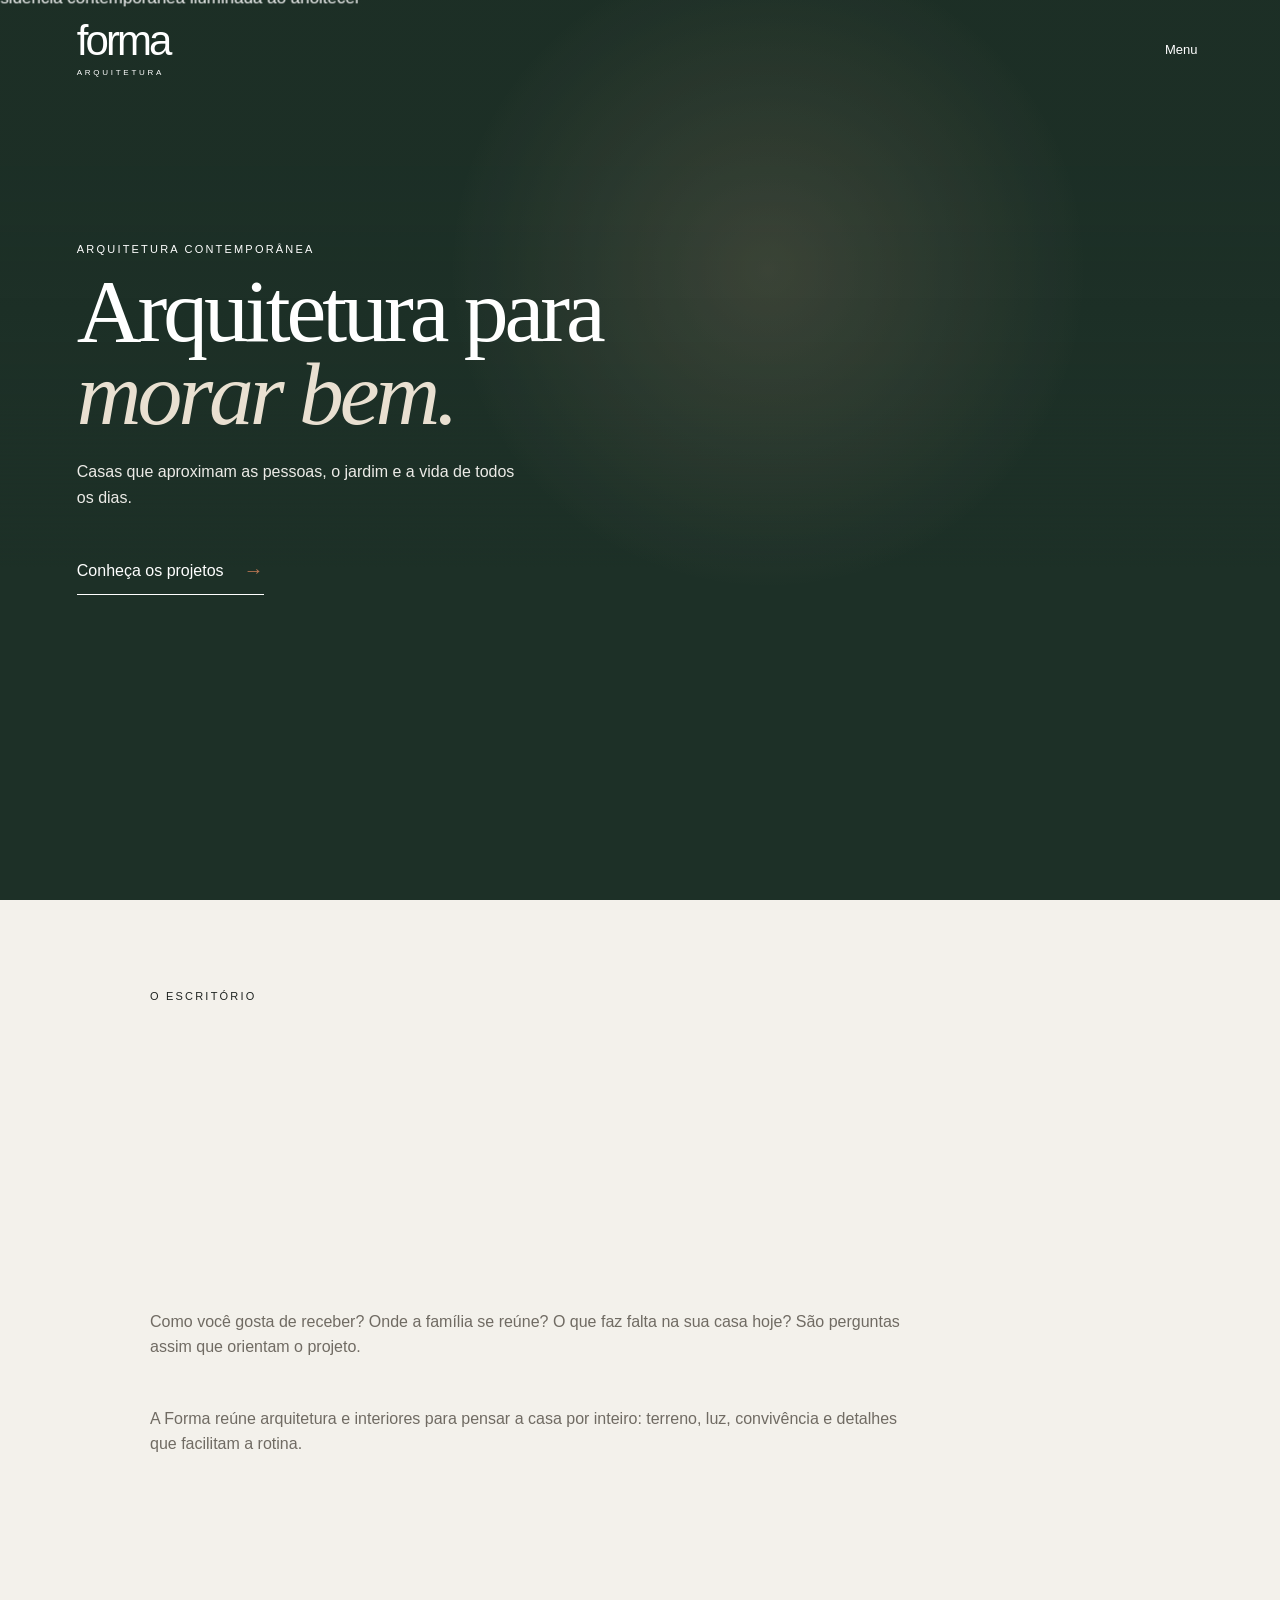
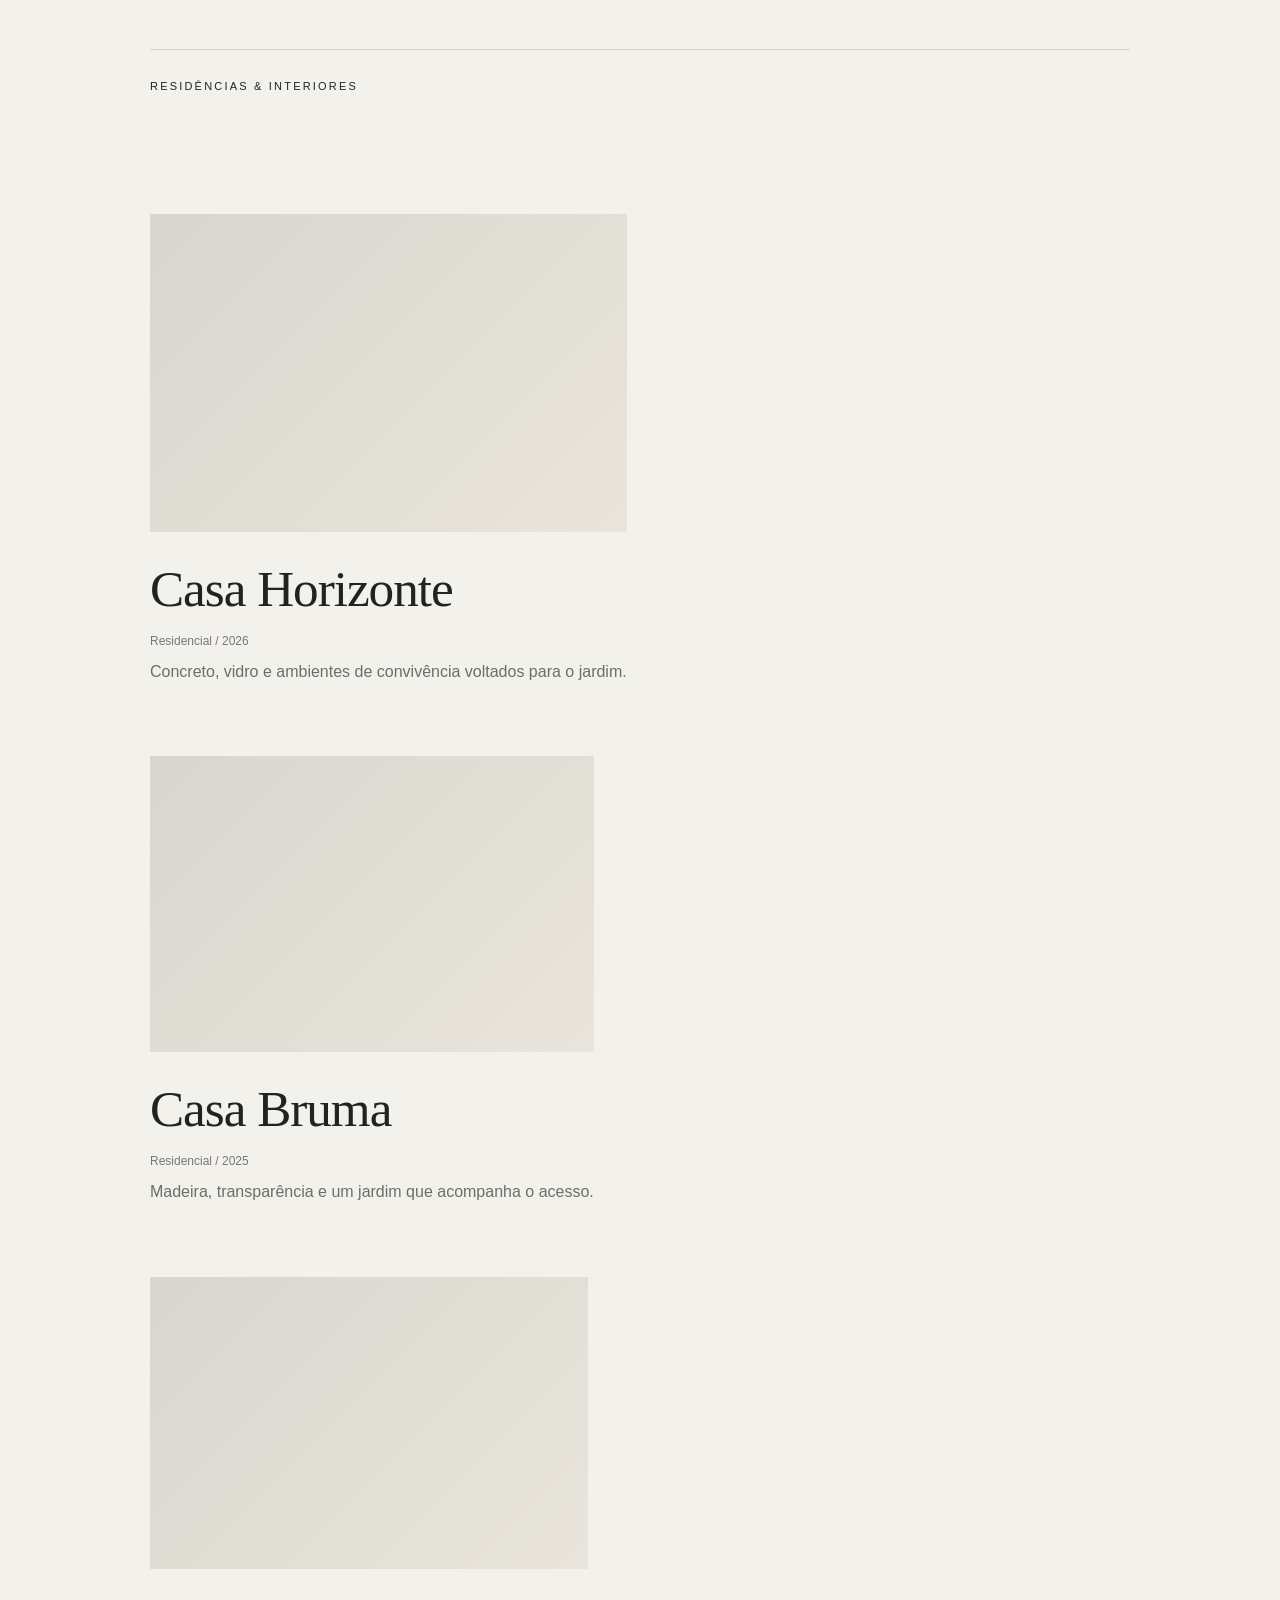
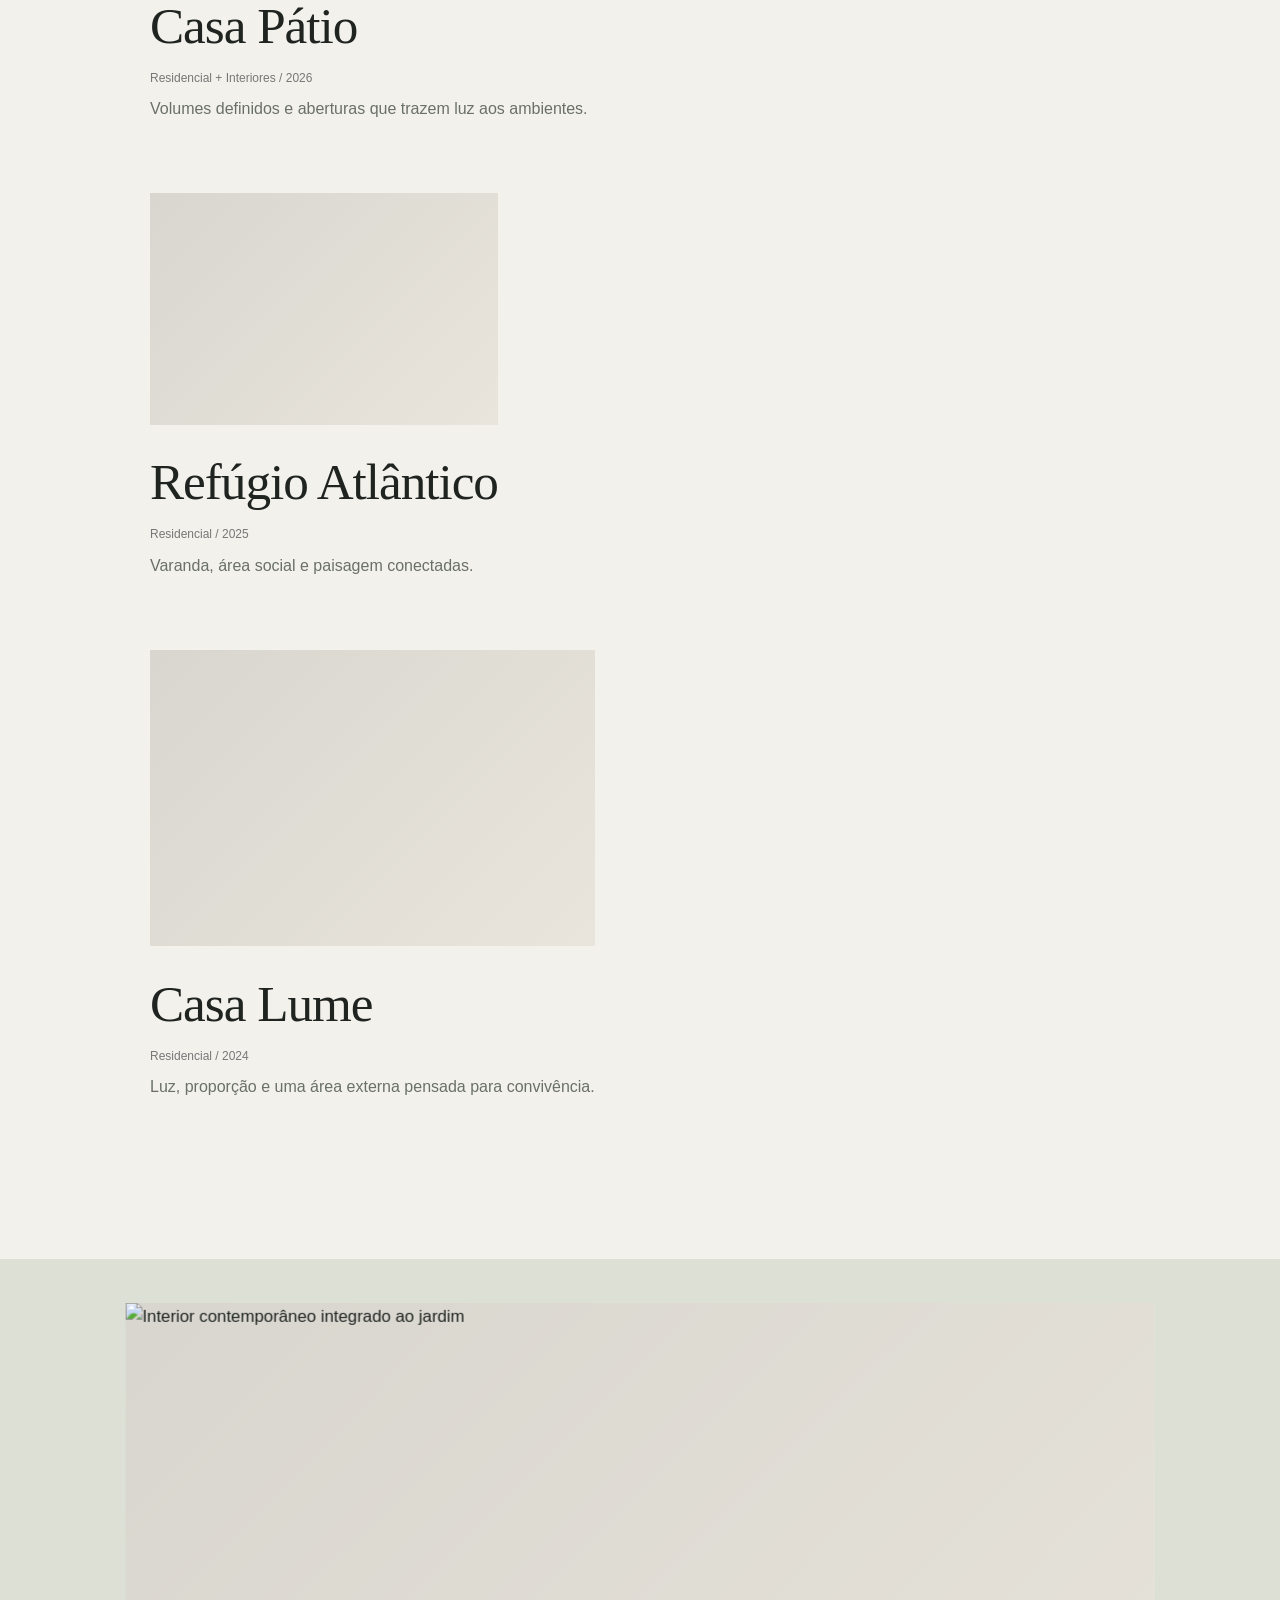
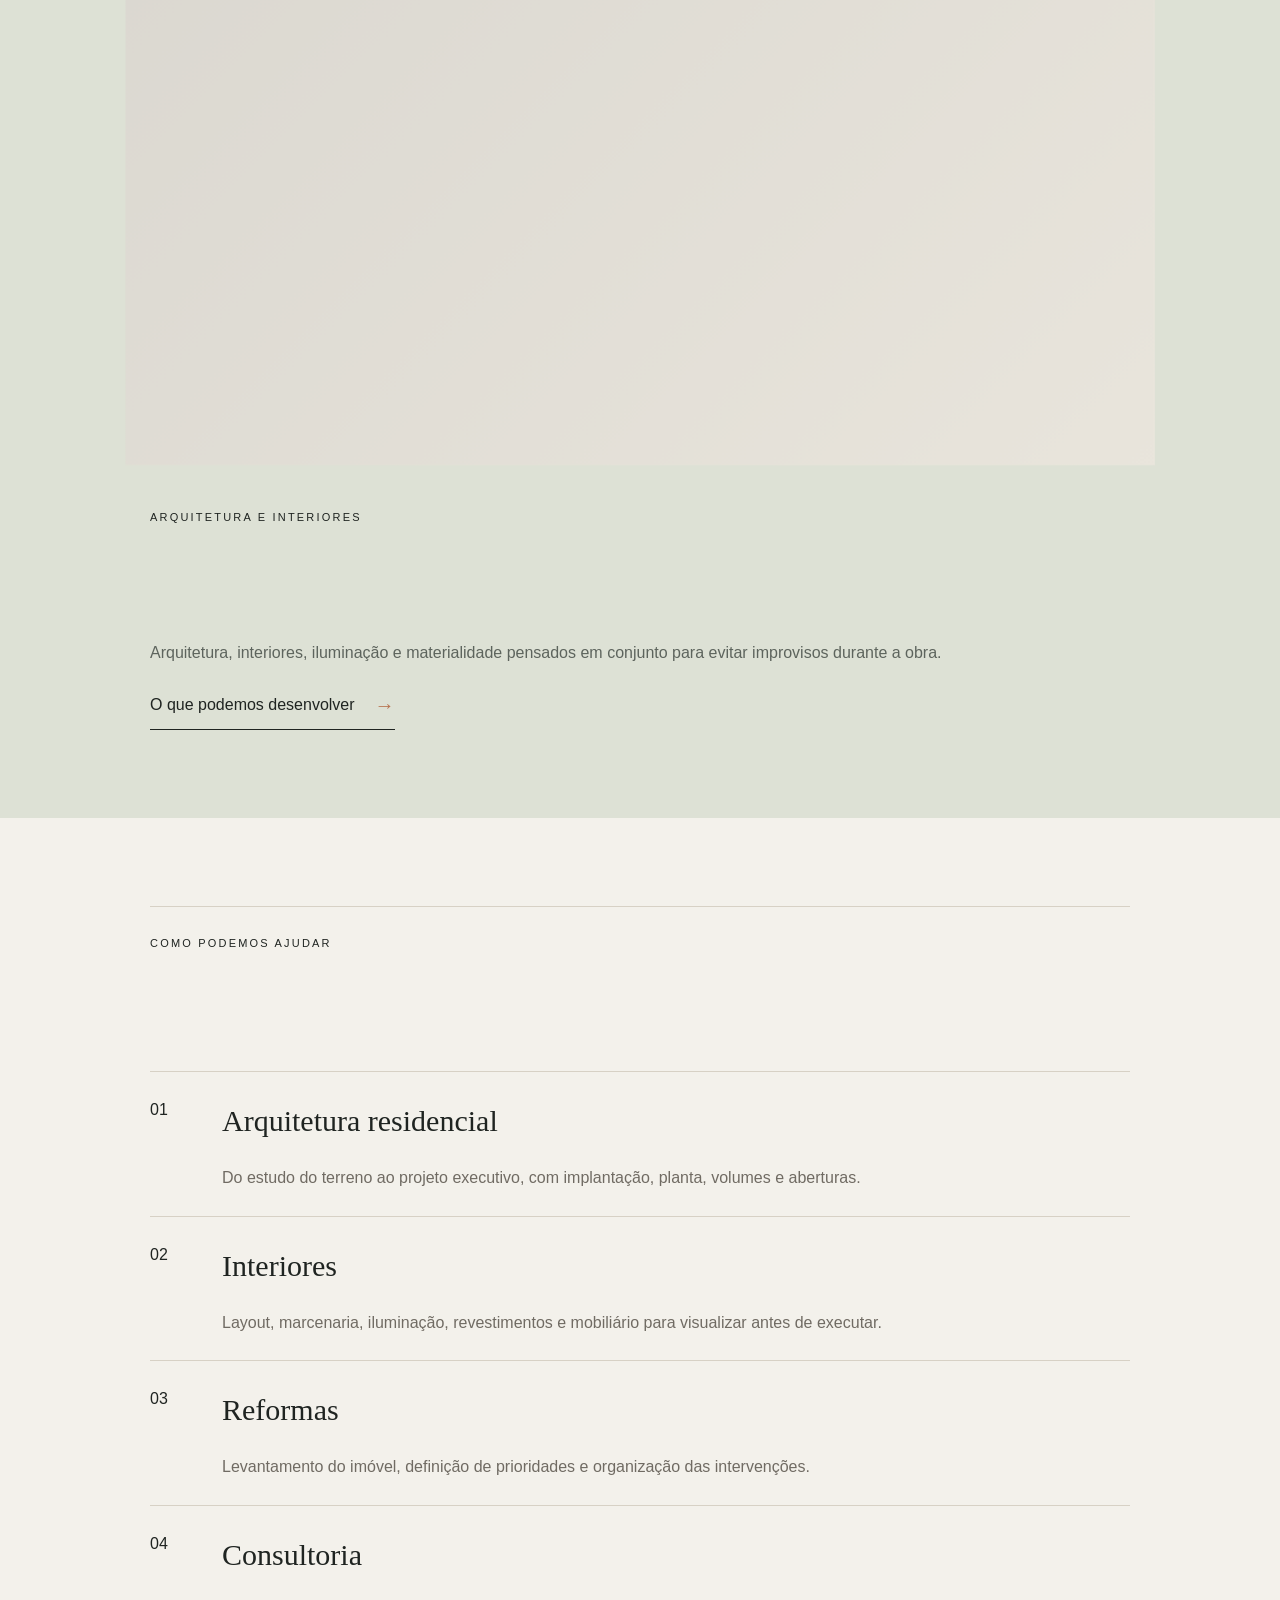
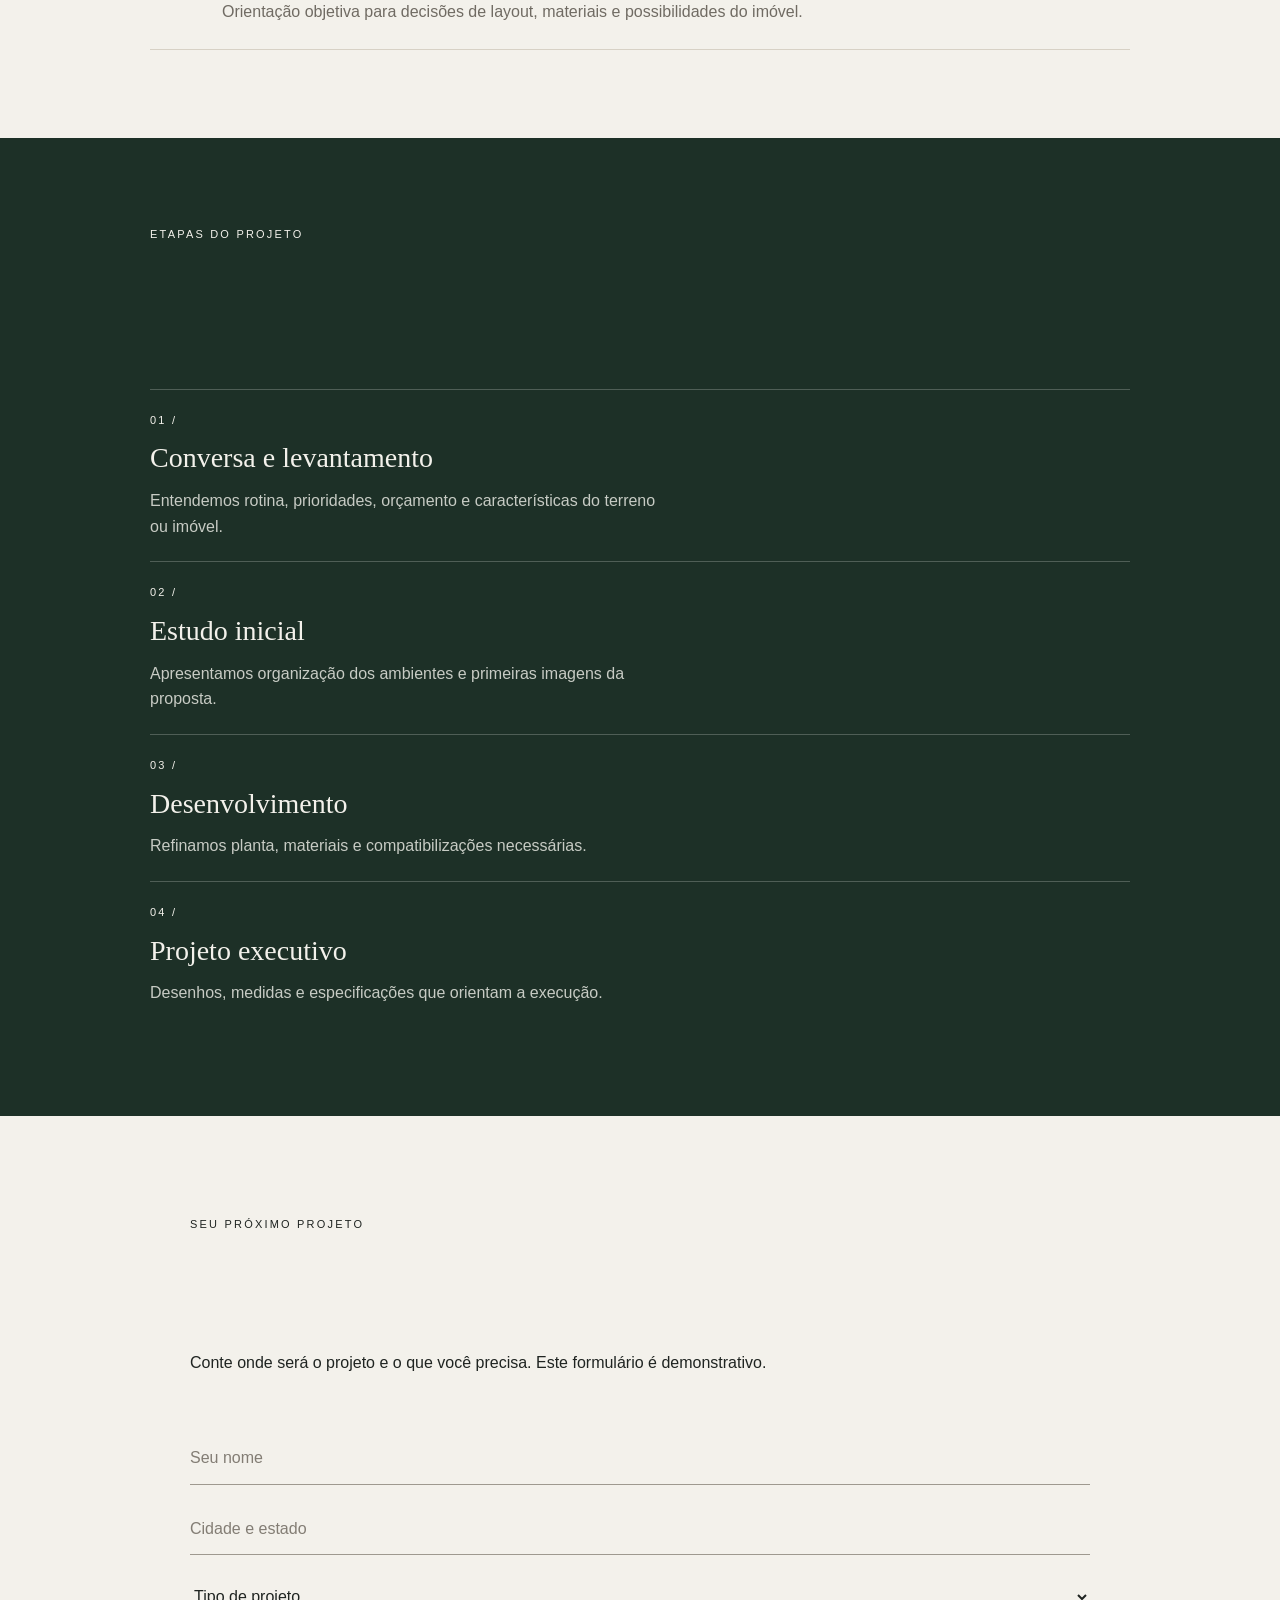
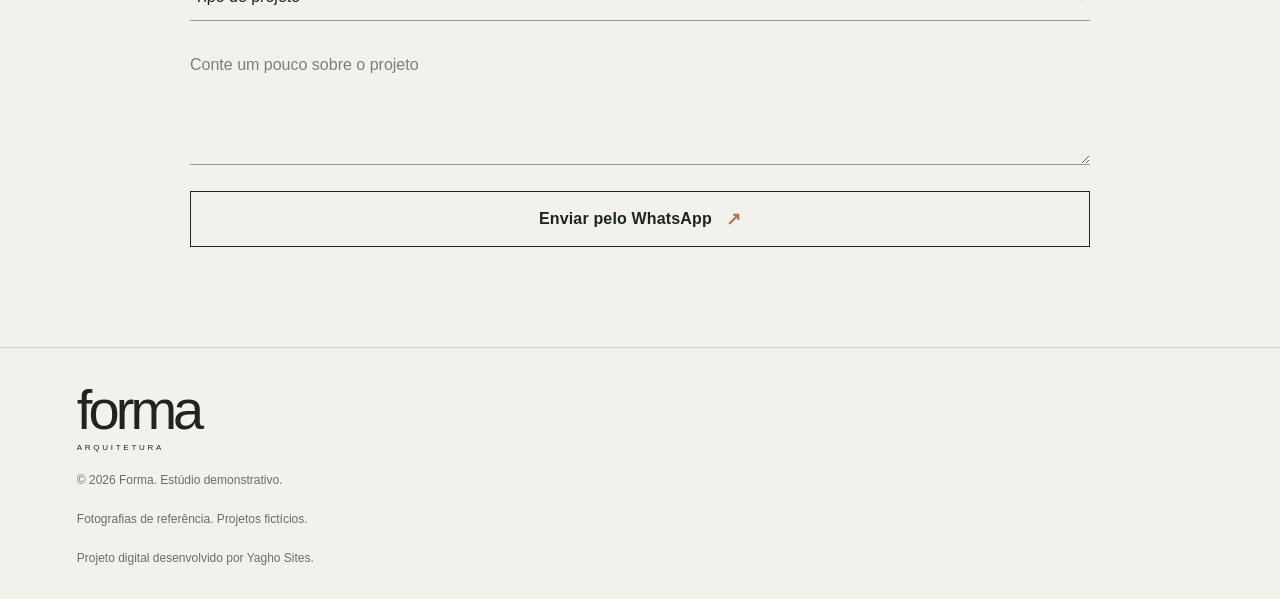
==== commit 7b7113c7: "Carrega ajustes desktop alinhados ao mobile" ====
--- a/index.html
+++ b/index.html
@@ -1,5 +1,5 @@
 <!DOCTYPE html>
 
-<html lang="pt-BR"><head><meta charset="utf-8"/><meta content="width=device-width,initial-scale=1,viewport-fit=cover" name="viewport"/><title>Forma Arquitetura</title><meta content="Arquitetura contemporânea, interiores e paisagem. Portfólio conceitual desenvolvido por Yagho Sites." name="description"/><meta content="#1c2d25" name="theme-color"/><link href="/style.css" rel="stylesheet"/><link href="/motion.css" rel="stylesheet"/>
+<html lang="pt-BR"><head><meta charset="utf-8"/><meta content="width=device-width,initial-scale=1,viewport-fit=cover" name="viewport"/><title>Forma Arquitetura</title><meta content="Arquitetura contemporânea, interiores e paisagem. Portfólio conceitual desenvolvido por Yagho Sites." name="description"/><meta content="#1c2d25" name="theme-color"/><link href="/style.css" rel="stylesheet"/><link href="/motion.css" rel="stylesheet"/><link href="/desktop-mobile.css" rel="stylesheet"/>
 </head><body><a class="skip" href="#conteudo">Pular para o conteúdo</a><header class="top" id="top"><a class="brand" href="#">forma<small>ARQUITETURA</small></a><nav class="nav"><a href="#projetos">Projetos</a><a href="#escritorio">Escritório</a><a href="#servicos">Serviços</a><a href="#processo">Processo</a><a href="#contato">Contato</a></nav><button aria-label="Abrir menu" class="menu-btn" id="openMenu">Menu</button></header><div class="menu" id="menu"><div class="menu-top"><div class="brand">forma<small>ARQUITETURA</small></div><button aria-label="Fechar menu" class="menu-btn" id="closeMenu" style="display:block">Fechar</button></div><nav><a href="#projetos">Projetos</a><a href="#escritorio">Escritório</a><a href="#servicos">Serviços</a><a href="#processo">Processo</a><a href="#contato">Contato</a></nav></div><script defer="True" src="/app.js"></script><main id="conteudo"><section class="hero"><img alt="Residência contemporânea iluminada ao anoitecer" decoding="async" fetchpriority="high" src="https://images.pexels.com/photos/13752348/pexels-photo-13752348.jpeg?auto=compress&amp;cs=tinysrgb&amp;w=1800"/><div class="hero-copy"><div class="eyebrow">Arquitetura contemporânea</div><h1>Arquitetura para<br/><em>morar bem.</em></h1><div class="hero-bottom"><p>Casas que aproximam as pessoas, o jardim e a vida de todos os dias.</p><a class="link" href="#projetos">Conheça os projetos</a></div></div></section><section class="section" id="escritorio"><div class="wrap intro"><div><div class="eyebrow">O escritório</div></div><div><h2>Uma boa casa começa por quem vai morar nela.</h2><div class="intro-copy"><p>Como você gosta de receber? Onde a família se reúne? O que faz falta na sua casa hoje? São perguntas assim que orientam o projeto.</p><p>A Forma reúne arquitetura e interiores para pensar a casa por inteiro: terreno, luz, convivência e detalhes que facilitam a rotina.</p></div></div></div></section><section class="section" id="projetos"><div class="wrap"><div class="heading"><div><div class="eyebrow">Residências &amp; interiores</div><h2>Cinco formas de morar.</h2></div><p>Projetos demonstrativos com propostas distintas e linguagem contemporânea.</p></div><div class="projects" id="cards"><button aria-label="Abrir Casa Horizonte" class="card" data-i="0" type="button"><div class="photo"><img alt="Casa Horizonte" decoding="async" loading="eager" src="https://images.pexels.com/photos/13752348/pexels-photo-13752348.jpeg?auto=compress&amp;cs=tinysrgb&amp;w=1800"/></div><h3>Casa Horizonte</h3><div class="meta">Residencial / 2026</div><p class="summary">Concreto, vidro e ambientes de convivência voltados para o jardim.</p></button><button aria-label="Abrir Casa Bruma" class="card" data-i="1" type="button"><div class="photo"><img alt="Casa Bruma" decoding="async" loading="lazy" src="https://unsplash.com/photos/7vcrKU_7ZOQ/download?force=true&amp;w=1800"/></div><h3>Casa Bruma</h3><div class="meta">Residencial / 2025</div><p class="summary">Madeira, transparência e um jardim que acompanha o acesso.</p></button><button aria-label="Abrir Casa Pátio" class="card" data-i="2" type="button"><div class="photo"><img alt="Casa Pátio" decoding="async" loading="lazy" src="https://images.unsplash.com/photo-1523217582562-09d0def993a6?auto=format&amp;fit=crop&amp;q=86&amp;w=1800"/></div><h3>Casa Pátio</h3><div class="meta">Residencial + Interiores / 2026</div><p class="summary">Volumes definidos e aberturas que trazem luz aos ambientes.</p></button><button aria-label="Abrir Refúgio Atlântico" class="card" data-i="3" type="button"><div class="photo"><img alt="Refúgio Atlântico" decoding="async" loading="lazy" src="https://unsplash.com/photos/geBHIpvA6us/download?force=true&amp;w=1800"/></div><h3>Refúgio Atlântico</h3><div class="meta">Residencial / 2025</div><p class="summary">Varanda, área social e paisagem conectadas.</p></button><button aria-label="Abrir Casa Lume" class="card" data-i="4" type="button"><div class="photo"><img alt="Casa Lume" decoding="async" loading="lazy" src="https://unsplash.com/photos/4jxGry4pXtc/download?force=true&amp;w=1800"/></div><h3>Casa Lume</h3><div class="meta">Residencial / 2024</div><p class="summary">Luz, proporção e uma área externa pensada para convivência.</p></button></div></div></section><section class="section studio"><div class="wrap studio-grid"><img alt="Interior contemporâneo integrado ao jardim" decoding="async" loading="lazy" src="https://unsplash.com/photos/YreRvwfXvGo/download?force=true&amp;w=1600"/><div><div class="eyebrow">Arquitetura e interiores</div><h2>Da planta à casa pronta.</h2><p>Arquitetura, interiores, iluminação e materialidade pensados em conjunto para evitar improvisos durante a obra.</p><a class="link" href="#servicos">O que podemos desenvolver</a></div></div></section><section class="section services" id="servicos"><div class="wrap"><div class="heading"><div><div class="eyebrow">Como podemos ajudar</div><h2>Um projeto completo.</h2></div></div><div class="service"><span>01</span><h3>Arquitetura residencial</h3><p>Do estudo do terreno ao projeto executivo, com implantação, planta, volumes e aberturas.</p></div><div class="service"><span>02</span><h3>Interiores</h3><p>Layout, marcenaria, iluminação, revestimentos e mobiliário para visualizar antes de executar.</p></div><div class="service"><span>03</span><h3>Reformas</h3><p>Levantamento do imóvel, definição de prioridades e organização das intervenções.</p></div><div class="service"><span>04</span><h3>Consultoria</h3><p>Orientação objetiva para decisões de layout, materiais e possibilidades do imóvel.</p></div></div></section><section class="section process" id="processo"><div class="wrap process-grid"><div><div class="eyebrow">Etapas do projeto</div><h2>Você participa de cada etapa.</h2></div><div><div class="step"><div class="eyebrow">01 /</div><h3>Conversa e levantamento</h3><p>Entendemos rotina, prioridades, orçamento e características do terreno ou imóvel.</p></div><div class="step"><div class="eyebrow">02 /</div><h3>Estudo inicial</h3><p>Apresentamos organização dos ambientes e primeiras imagens da proposta.</p></div><div class="step"><div class="eyebrow">03 /</div><h3>Desenvolvimento</h3><p>Refinamos planta, materiais e compatibilizações necessárias.</p></div><div class="step"><div class="eyebrow">04 /</div><h3>Projeto executivo</h3><p>Desenhos, medidas e especificações que orientam a execução.</p></div></div></div></section><section class="contact" id="contato"><div class="wrap contact-grid"><div><div class="eyebrow">Seu próximo projeto</div><h2>Como você quer morar?</h2><p>Conte onde será o projeto e o que você precisa. Este formulário é demonstrativo.</p></div><form class="fields" id="form"><input name="nome" placeholder="Seu nome" required=""/><input name="cidade" placeholder="Cidade e estado" required=""/><select name="tipo" required=""><option value="">Tipo de projeto</option><option>Residencial</option><option>Interiores</option><option>Reforma</option></select><textarea name="mensagem" placeholder="Conte um pouco sobre o projeto" required=""></textarea><button class="submit">Preparar mensagem</button><div class="status" id="status"></div></form></div></section></main><footer><div class="wrap foot"><div class="brand">forma<small>ARQUITETURA</small></div><div><p>© 2026 Forma. Estúdio demonstrativo.</p><p>Fotografias de referência. Projetos fictícios.</p><p>Projeto digital desenvolvido por Yagho Sites.</p></div></div></footer><div aria-hidden="true" aria-labelledby="modalTitle" aria-modal="true" class="modal" id="modal" role="dialog"><div class="panel"><button aria-label="Voltar aos projetos" class="back-project" id="backProject">Voltar</button><div class="panel-img-frame"><img alt="" class="panel-img" id="modalImg"/></div><div class="panel-copy"><div class="eyebrow">Projeto selecionado</div><h2 id="modalTitle"></h2><div class="facts" id="modalFacts"></div><div class="project-accent"><div class="eyebrow">Conceito do projeto</div><p id="modalConcept"></p></div><p class="story" id="modalStory"></p><p class="demo">Estudo demonstrativo. Fotografias de referência, sem vínculo com a obra ou localização descrita.</p></div></div></div><script defer="True" src="/motion.js"></script>
 </body></html>
--- a/style.css
+++ b/style.css
@@ -1,3 +1,6 @@
-@import url("./style-a.css");
-@import url("./style-b.css");
-@import url("./fix.css");
+:root{--paper:#f3f1eb;--ink:#1f2421;--forest:#1d3027;--forest-2:#16251f;--sage:#dde1d5;--copper:#b87552;--line:#d7d1c5;--muted:#706b63;--white:#f7f6f1}
+*{box-sizing:border-box}html{scroll-behavior:smooth}body{margin:0;background:var(--paper);color:var(--ink);font-family:Arial,Helvetica,sans-serif;line-height:1.6;-webkit-font-smoothing:antialiased;text-rendering:optimizeLegibility}body.menu-open,body.modal-open{overflow:hidden}body.scroll-locked{position:fixed;left:0;right:0;width:100%}a{color:inherit;text-decoration:none}button,input,select,textarea{font:inherit}.serif,h1,h2,h3{font-family:Georgia,'Times New Roman',serif;font-weight:400}.wrap{width:min(1180px,88vw);margin:auto}.eyebrow{font-size:11px;letter-spacing:.2em;text-transform:uppercase}.top{position:fixed;z-index:30;inset:0 0 auto;display:flex;justify-content:space-between;align-items:center;padding:calc(24px + env(safe-area-inset-top,0px)) 6vw 24px;color:#fff;transition:background .28s,color .28s,padding .28s,border-color .28s}.top.solid{background:rgba(243,241,235,.94);color:var(--ink);border-bottom:1px solid var(--line);backdrop-filter:blur(12px);-webkit-backdrop-filter:blur(12px);padding-top:14px;padding-bottom:14px}.brand{font-size:42px;line-height:.8;letter-spacing:-.07em;font-weight:500}.brand small{display:block;font-size:8px;letter-spacing:.34em;margin-top:12px}.nav{display:flex;gap:28px;font-size:13px}.nav a{position:relative}.nav a:after{content:"";position:absolute;left:0;right:100%;bottom:-5px;height:1px;background:currentColor;transition:right .28s}.nav a:hover:after,.nav a:focus-visible:after{right:0}.menu-btn{display:none;border:0;background:none;color:inherit;padding:10px 0;font-size:13px;cursor:pointer}.hero{min-height:100svh;position:relative;display:flex;align-items:flex-end;color:#fff;overflow:hidden;background:var(--forest)}.hero img{position:absolute;inset:0;width:100%;height:100%;object-fit:cover;object-position:center 58%}.hero:after{content:"";position:absolute;inset:0;background:linear-gradient(180deg,rgba(10,20,15,.08),rgba(10,20,15,.12) 44%,rgba(10,20,15,.84))}.hero-copy{position:relative;z-index:2;padding:0 0 10vh;width:min(1180px,88vw);margin:auto}.hero h1{font-size:clamp(56px,8vw,116px);line-height:.92;letter-spacing:-.045em;max-width:900px;margin:14px 0 24px}.hero h1 em{color:#e9e0d1;font-weight:400}.hero-bottom{display:flex;justify-content:space-between;align-items:end;gap:32px}.hero-bottom p{max-width:430px;color:#ecebe7;font-size:16px}.link{display:inline-flex;align-items:center;gap:20px;border-bottom:1px solid;padding:8px 0;transition:gap .25s}.link:after{content:'→';color:var(--copper);font-size:20px}.link:hover{gap:28px}.section{padding:105px 0}.intro{display:grid;grid-template-columns:.9fr 2.1fr;gap:8vw}.intro h2,.heading h2{font-size:clamp(44px,6vw,78px);line-height:1.02;letter-spacing:-.025em;margin:0}.intro-copy{display:grid;grid-template-columns:1fr 1fr;gap:36px;margin-top:28px;color:var(--muted)}.heading{display:flex;justify-content:space-between;align-items:end;border-top:1px solid var(--line);padding-top:28px;margin-bottom:50px}.heading p{max-width:330px;color:var(--muted)}.projects{display:grid;grid-template-columns:repeat(12,1fr);gap:72px 30px}.card{display:block;text-align:left;border:0;background:none;padding:0;color:inherit;cursor:pointer;min-width:0}.card:nth-child(1){grid-column:1/-1}.card:nth-child(2){grid-column:1/7}.card:nth-child(3){grid-column:8/-1;margin-top:90px}.card:nth-child(4){grid-column:1/9}.card:nth-child(5){grid-column:6/-1}.photo{overflow:hidden;background:#d9d6cf;aspect-ratio:1.5}.card:nth-child(1) .photo{aspect-ratio:1.9}.card img{display:block;width:100%;height:100%;object-fit:cover;filter:none}.card[data-i="0"] img{object-position:center 58%}.card[data-i="1"] img{object-position:center 48%}.card[data-i="2"] img{object-position:center 52%}.card[data-i="3"] img{object-position:center 50%}.card[data-i="4"] img{object-position:center 50%}.card:focus-visible{outline:2px solid var(--copper);outline-offset:8px}.card h3{font-size:clamp(30px,3vw,46px);margin:16px 0 2px;letter-spacing:-.02em}.meta{font-size:12px;color:#777}.summary{color:#697068;max-width:470px;margin:8px 0 0}.studio{background:var(--sage)}.studio-grid{display:grid;grid-template-columns:1.15fr .85fr;align-items:center;gap:8vw}.studio img{display:block;width:100%;aspect-ratio:1.05;object-fit:cover;object-position:center}.studio h2{font-size:clamp(48px,6vw,82px);line-height:1;letter-spacing:-.025em;margin:18px 0}.studio p{color:#5d645d}.services .service{display:grid;grid-template-columns:70px 1fr 1.4fr;gap:20px;padding:25px 0;border-top:1px solid var(--line);align-items:start}.services .service:last-child{border-bottom:1px solid var(--line)}.service h3{font-size:30px;margin:0}.service p{margin:0;color:var(--muted)}.process{background:var(--forest);color:var(--paper)}.process-grid{display:grid;grid-template-columns:1fr 1.4fr;gap:10vw}.process h2{font-size:clamp(48px,6vw,80px);line-height:1;letter-spacing:-.025em;margin:18px 0}.step{padding:22px 0;border-top:1px solid rgba(255,255,255,.22)}.step h3{font-size:28px;margin:7px 0}.step p{margin:0;color:#c7cbc4;max-width:520px}.contact{padding:100px 0}.contact-grid{display:grid;grid-template-columns:1fr 1fr;gap:10vw}.contact h2{font-size:clamp(48px,6vw,82px);line-height:1;letter-spacing:-.025em;margin:20px 0}.fields{display:grid;gap:18px}.fields input,.fields select,.fields textarea{width:100%;border:0;border-bottom:1px solid #9e998f;background:transparent;padding:12px 0;border-radius:0;color:var(--ink);outline:none;transition:border-color .2s}.fields input:focus,.fields select:focus,.fields textarea:focus{border-color:var(--copper)}.fields textarea{min-height:100px;resize:vertical}.submit{border:1px solid var(--ink);background:transparent;padding:14px 18px;cursor:pointer;margin-top:8px;transition:background .2s,color .2s}.submit:hover,.submit:focus-visible{background:var(--ink);color:var(--paper)}.status{font-size:13px;color:var(--muted)}footer{padding:40px 0 calc(30px + env(safe-area-inset-bottom,0px));border-top:1px solid var(--line)}.foot{display:flex;justify-content:space-between;gap:20px;align-items:end}.foot .brand{font-size:56px}.foot p{font-size:12px;color:var(--muted);margin:0}.menu{position:fixed;z-index:50;inset:0;background:var(--forest-2);color:var(--paper);padding:calc(28px + env(safe-area-inset-top,0px)) 6vw calc(28px + env(safe-area-inset-bottom,0px));visibility:hidden;pointer-events:none;clip-path:inset(0 0 100% 0);transition:clip-path .62s cubic-bezier(.16,1,.3,1),visibility 0s .62s linear}.menu.open{visibility:visible;pointer-events:auto;clip-path:inset(0 0 0% 0);transition:clip-path .62s cubic-bezier(.16,1,.3,1),visibility 0s linear}.menu-top{display:flex;justify-content:space-between;align-items:center}.menu-top .brand{color:var(--paper)}.menu nav{margin-top:70px;display:grid}.menu nav a{font:42px Georgia,serif;padding:14px 0;border-bottom:1px solid rgba(247,246,241,.22);opacity:0;transform:translateY(22px)}.menu.open nav a{animation:menuLinkIn .6s cubic-bezier(.16,1,.3,1) forwards}.menu.open nav a:nth-child(1){animation-delay:.10s}.menu.open nav a:nth-child(2){animation-delay:.17s}.menu.open nav a:nth-child(3){animation-delay:.24s}.menu.open nav a:nth-child(4){animation-delay:.31s}.menu.open nav a:nth-child(5){animation-delay:.38s}@keyframes menuLinkIn{to{opacity:1;transform:none}}
+.modal{position:fixed;z-index:70;inset:0;background:rgba(17,24,20,.88);padding:3vh 3vw;overflow:auto;overscroll-behavior:contain;visibility:hidden;opacity:0;pointer-events:none;transition:opacity .5s ease,visibility 0s .5s linear}.modal.open{visibility:visible;opacity:1;pointer-events:auto;transition:opacity .5s ease,visibility 0s linear}.panel{width:min(1120px,100%);margin:auto;background:var(--paper);min-height:94vh;position:relative;box-shadow:0 24px 80px rgba(0,0,0,.22);transform:translateY(40px) scale(.98);opacity:0;transition:transform .6s cubic-bezier(.16,1,.3,1),opacity .55s ease}.modal.open .panel{transform:none;opacity:1}.back-project{position:absolute;z-index:4;left:22px;top:20px;border:1px solid rgba(255,255,255,.44);background:rgba(22,37,31,.78);backdrop-filter:blur(8px);-webkit-backdrop-filter:blur(8px);color:#fff;padding:10px 15px;min-height:44px;cursor:pointer;display:inline-flex;align-items:center;gap:10px;font-weight:600;transition:background .2s,border-color .2s,transform .2s}.back-project:before{content:'←';color:#e0a17d;font-size:18px}.back-project:hover,.back-project:focus-visible{background:var(--forest);border-color:rgba(255,255,255,.75);transform:translateX(-2px)}.panel-img-frame{position:relative;overflow:hidden;display:block;width:100%;height:min(61vh,680px);background:#d9d6cf}.panel-img{display:block;width:100%;height:100%;object-fit:cover}.panel-copy{padding:46px 6vw 64px}.panel-copy h2{font-size:clamp(48px,7vw,88px);margin:0 0 12px;line-height:.95;letter-spacing:-.035em}.facts{display:flex;gap:9px;flex-wrap:wrap;color:#555d58;font-size:12px;margin-top:22px}.facts span{padding:8px 11px;border:1px solid #cec9bf;background:#ebe8e1}.project-accent{margin:30px 0 0;padding:30px 32px;background:var(--forest);color:var(--paper);border-left:4px solid var(--copper)}.project-accent .eyebrow{color:#c9d3cb;margin-bottom:10px}.project-accent p{margin:0;color:#f1f0ea;font:23px/1.55 Georgia,serif;max-width:820px}.story{font:26px/1.62 Georgia,serif;max-width:850px;margin:32px 0 0;color:#4d534e}.demo{font-size:12px;color:#777;margin-top:30px;padding-top:18px;border-top:1px solid var(--line)}.skip{position:absolute;left:-9999px}.skip:focus{left:20px;top:20px;z-index:100;background:#fff;padding:10px}
+@media(max-width:760px){.top{padding:calc(20px + env(safe-area-inset-top,0px)) 6vw 20px}.brand{font-size:38px}.nav{display:none}.menu-btn{display:block}.hero{min-height:780px}.hero img{height:55%;object-position:center 58%}.hero:after{background:linear-gradient(180deg,rgba(15,25,20,.03) 18%,rgba(29,48,39,.18) 42%,var(--forest) 59%)}.hero-copy{padding-bottom:52px}.hero h1{font-size:clamp(52px,15vw,66px);margin-top:10px}.hero-bottom{display:block}.hero-bottom p{max-width:320px}.hero-bottom .link{margin-top:18px}.section{padding:72px 0}.intro,.studio-grid,.process-grid,.contact-grid{grid-template-columns:1fr}.intro-copy{grid-template-columns:1fr;gap:14px}.heading{display:block;margin-bottom:34px}.heading p{display:none}.projects{display:block}.card,.card:nth-child(n){margin:0 0 48px}.photo,.card:nth-child(1) .photo{aspect-ratio:1.35}.card h3{font-size:36px}.summary{font-size:15px}.services .service{grid-template-columns:42px 1fr}.service p{grid-column:2}.studio-grid{gap:34px}.process-grid{gap:30px}.foot{display:block}.foot p{margin-top:20px}.modal{padding:0;background:var(--paper)}.panel{min-height:100svh;width:100%;box-shadow:none}.panel-img-frame{height:42vh;min-height:320px}.panel-copy{padding:34px 7vw 54px}.panel-copy h2{font-size:52px}.story{font-size:21px;line-height:1.58}.facts{gap:7px}.project-accent{padding:22px 20px;margin-top:25px}.project-accent p{font-size:20px}.back-project{left:14px;top:calc(14px + env(safe-area-inset-top,0px));padding:9px 12px}.contact{padding:76px 0}}
+@media(max-width:390px){.hero{min-height:740px}.hero h1{font-size:50px}.panel-copy h2{font-size:46px}.card h3{font-size:33px}.brand{font-size:35px}}
+@media(prefers-reduced-motion:reduce){html{scroll-behavior:auto}}
--- a/motion.css
+++ b/motion.css
@@ -0,0 +1,42 @@
+/* ===== SISTEMA ÚNICO DE MOTION =====
+   Regra do arquivo: elementos com movimento contínuo (parallax do scroll,
+   tilt do mouse) têm o `transform` escrito SOMENTE pelo JavaScript; o CSS
+   só define `transition` (suavização) e propriedades não conflitantes
+   (opacity, filter, clip-path). Reveals de "um disparo só" (headings, texto
+   do hero, menu, modal) usam @keyframes e nunca são tocados de novo.
+   Tudo abaixo só ativa com body.motion-ready (JS confirmado + sem
+   prefers-reduced-motion), então sem JS o site continua 100% visível. */
+#scrollProgress{position:fixed;z-index:120;left:0;top:0;height:2px;width:100%;transform:scaleX(0);transform-origin:left center;background:linear-gradient(90deg,var(--copper),#d2a184);pointer-events:none;will-change:transform}
+body.motion-ready .hero{overflow:hidden;isolation:isolate}
+body.motion-ready .hero::before{content:"";position:absolute;z-index:1;inset:0;pointer-events:none;background:radial-gradient(circle at var(--mx,60%) var(--my,30%),rgba(224,161,125,.22),rgba(224,161,125,0) 32%);mix-blend-mode:screen;opacity:.68;animation:heroGlowBreathe 6.5s ease-in-out infinite alternate}
+@keyframes heroGlowBreathe{from{opacity:.48}to{opacity:.82}}
+body.motion-ready .hero img{opacity:0;transform:scale(1.18);filter:saturate(.68) brightness(.82);transition:opacity 1.3s ease,filter 1.3s ease;will-change:transform,opacity,filter}
+body.motion-ready .hero.is-loaded img{opacity:1;filter:none}
+body.motion-ready .hero-copy .eyebrow{clip-path:inset(0 0 100% 0);opacity:0;animation:copyWipeIn .8s cubic-bezier(.16,1,.3,1) .15s forwards}
+body.motion-ready .hero-copy h1{clip-path:inset(0 0 100% 0);opacity:0;transform:translateY(14px);animation:copyWipeIn .95s cubic-bezier(.16,1,.3,1) .28s forwards}
+body.motion-ready .hero-bottom{opacity:0;transform:translateY(26px);animation:copyFadeIn .9s cubic-bezier(.16,1,.3,1) .55s forwards}
+@keyframes copyWipeIn{to{clip-path:inset(0 0 0% 0);opacity:1;transform:none}}
+@keyframes copyFadeIn{to{opacity:1;transform:none}}
+body.motion-ready .motion-item{opacity:0;transform:translate3d(0,32px,0);transition:opacity .8s cubic-bezier(.16,1,.3,1),transform .8s cubic-bezier(.16,1,.3,1);transition-delay:var(--motion-delay,0ms)}
+body.motion-ready .motion-item.is-visible{opacity:1;transform:none}
+body.motion-ready .motion-item-x{opacity:0;transform:translate3d(30px,0,0);transition:opacity .75s cubic-bezier(.16,1,.3,1),transform .75s cubic-bezier(.16,1,.3,1);transition-delay:var(--motion-delay,0ms)}
+body.motion-ready .motion-item-x.is-visible{opacity:1;transform:none}
+body.motion-ready .motion-heading{opacity:0;clip-path:inset(0 0 100% 0);transform:translateY(18px);transition:opacity .8s ease,clip-path .95s cubic-bezier(.16,1,.3,1),transform .95s cubic-bezier(.16,1,.3,1)}
+body.motion-ready .motion-heading.is-visible{opacity:1;clip-path:inset(0);transform:none}
+.card{perspective:1300px}.card .photo{position:relative;overflow:hidden;isolation:isolate;transition:box-shadow .5s ease}
+body.motion-ready .card .photo{transform:perspective(1300px) rotateX(var(--rx,0deg)) rotateY(var(--ry,0deg)) translateZ(0);will-change:transform}
+.card .photo:after{content:"";position:absolute;inset:0;pointer-events:none;background:radial-gradient(circle at var(--shine-x,50%) var(--shine-y,50%),rgba(255,246,232,.24),rgba(255,255,255,0) 30%);opacity:0;transition:opacity .35s ease;mix-blend-mode:screen;z-index:2}
+.card:hover .photo,.card:focus-visible .photo{box-shadow:0 30px 65px rgba(24,38,31,.16)}.card:hover .photo:after,.card:focus-visible .photo:after{opacity:1}
+body.motion-ready .card img{opacity:0;filter:saturate(.7) brightness(.84);transition:transform 1.05s cubic-bezier(.16,1,.3,1),filter .9s ease,opacity .7s ease;will-change:transform}
+body.motion-ready .card.is-visible img{opacity:1;filter:none}
+body.motion-ready .card h3,body.motion-ready .card .meta,body.motion-ready .card .summary{opacity:0;transform:translateY(16px);transition:opacity .65s cubic-bezier(.16,1,.3,1),transform .65s cubic-bezier(.16,1,.3,1),color .3s ease}
+body.motion-ready .card.is-visible h3{transition-delay:.14s}body.motion-ready .card.is-visible .meta{transition-delay:.2s}body.motion-ready .card.is-visible .summary{transition-delay:.26s}
+body.motion-ready .card.is-visible h3,body.motion-ready .card.is-visible .meta,body.motion-ready .card.is-visible .summary{opacity:1;transform:none}
+.card:hover h3,.card:focus-visible h3{transform:translateX(8px);color:var(--forest)}.card:hover .meta,.card:hover .summary,.card:focus-visible .meta,.card:focus-visible .summary{transform:translateX(5px)}
+body.motion-ready .studio img{opacity:0;transform:scale(1.1);filter:saturate(.75) brightness(.88);transition:transform 1s cubic-bezier(.16,1,.3,1),opacity .9s ease,filter .9s ease;will-change:transform}body.motion-ready .studio-grid.is-visible img{opacity:1;filter:none}.studio-grid:hover img{filter:saturate(.9) contrast(1.03)}
+.service{position:relative;overflow:hidden;transition:padding-left .35s cubic-bezier(.16,1,.3,1),background .35s ease}.service:after{content:"";position:absolute;left:0;bottom:0;width:0;height:1px;background:var(--copper);transition:width .65s cubic-bezier(.16,1,.3,1)}.service:hover{padding-left:10px;background:rgba(255,255,255,.18)}.service:hover:after{width:100%}.step{position:relative;transition:transform .35s cubic-bezier(.16,1,.3,1),border-color .35s ease}.step:hover{transform:translateX(8px);border-color:rgba(255,255,255,.6)}
+.link,.submit,.back-project{position:relative;overflow:hidden}.link:before,.submit:before,.back-project:after{content:"";position:absolute;inset:0;transform:translateX(-105%);background:linear-gradient(90deg,transparent,rgba(255,255,255,.16),transparent);transition:transform .7s cubic-bezier(.16,1,.3,1);pointer-events:none}.link:hover:before,.submit:hover:before,.back-project:hover:after{transform:translateX(105%)}
+.modal{backdrop-filter:blur(0);-webkit-backdrop-filter:blur(0);transition:opacity .5s ease,visibility 0s .5s linear,backdrop-filter .5s ease}.modal.open{backdrop-filter:blur(7px);-webkit-backdrop-filter:blur(7px);transition:opacity .5s ease,visibility 0s linear,backdrop-filter .5s ease}.panel-img-frame{overflow:hidden;background:#d9d6cf}.panel-img{transform:scale(1.14);filter:brightness(.7) saturate(.75);opacity:0;transition:transform 1.05s cubic-bezier(.16,1,.3,1),filter .95s ease,opacity .6s ease}.modal.open .panel-img{transform:scale(1.015);filter:none;opacity:1}.panel-copy>*{opacity:0;transform:translateY(24px)}.modal.open .panel-copy>*{animation:panelCopyIn .72s var(--delay,0s) cubic-bezier(.16,1,.3,1) forwards}.modal.open .panel-copy>*:nth-child(1){--delay:.12s}.modal.open .panel-copy>*:nth-child(2){--delay:.19s}.modal.open .panel-copy>*:nth-child(3){--delay:.26s}.modal.open .panel-copy>*:nth-child(4){--delay:.33s}.modal.open .panel-copy>*:nth-child(5){--delay:.40s}.modal.open .panel-copy>*:nth-child(6){--delay:.47s}@keyframes panelCopyIn{to{opacity:1;transform:none}}.project-accent{position:relative;overflow:hidden}.project-accent:after{content:"";position:absolute;top:0;left:-25%;width:25%;height:100%;background:linear-gradient(90deg,transparent,rgba(255,255,255,.08),transparent);transform:skewX(-18deg);transition:left 1s cubic-bezier(.16,1,.3,1)}.project-accent:hover:after{left:115%}
+body.motion-ready::after{content:"";position:fixed;z-index:119;pointer-events:none;left:0;bottom:0;height:1px;width:100%;background:linear-gradient(90deg,transparent,rgba(184,117,82,.7),transparent);transform:translateX(-100%);animation:ambientLine 9s linear infinite}@keyframes ambientLine{to{transform:translateX(100%)}}
+@media(max-width:760px){#scrollProgress{height:1.5px}body.motion-ready .card .photo{transform:none!important}.card .photo:after{display:none}.service:hover{padding-left:0;background:none}.step:hover{transform:none}.modal.open .panel-img{transition-duration:.85s}}
+@media(prefers-reduced-motion:reduce){#scrollProgress{display:none!important}.card .photo,.card img,.studio img,.hero img,.hero-copy *,.panel-img{transform:none!important;transition:none!important}.panel-img{opacity:1!important;filter:none!important}}
--- a/desktop-mobile.css
+++ b/desktop-mobile.css
@@ -0,0 +1,42 @@
+/* Desktop alinhado à linguagem visual da versão mobile.
+   Regras restritas a telas acima de 760px para não alterar o mobile. */
+@media (min-width:761px){
+  .nav{display:none}
+  .menu-btn{display:block}
+
+  .hero{min-height:900px;align-items:flex-end;background:var(--forest)}
+  .hero img{height:58%;object-position:center 58%}
+  .hero:after{background:linear-gradient(180deg,rgba(15,25,20,.03) 18%,rgba(29,48,39,.16) 45%,var(--forest) 63%)}
+  .hero-copy{padding-bottom:64px}
+  .hero h1{font-size:clamp(64px,7vw,100px);margin-top:12px}
+  .hero-bottom{display:block}
+  .hero-bottom p{max-width:440px}
+  .hero-bottom .link{margin-top:20px}
+
+  .section{padding:88px 0}
+  .intro,.studio-grid,.process-grid,.contact-grid{grid-template-columns:1fr;max-width:980px}
+  .intro-copy{grid-template-columns:1fr;gap:14px;max-width:760px}
+  .heading{display:block;max-width:980px;margin:0 auto 40px}
+  .heading p{display:none}
+
+  .projects{display:block;max-width:980px;margin:0 auto}
+  .card,.card:nth-child(n){margin:0 0 72px}
+  .photo,.card:nth-child(1) .photo{aspect-ratio:1.5}
+  .card h3{font-size:clamp(38px,4vw,52px)}
+  .summary{max-width:680px}
+
+  .studio-grid{gap:36px}
+  .studio img{aspect-ratio:1.35}
+  .services .wrap{width:min(980px,88vw)}
+  .services .service{grid-template-columns:52px 1fr;gap:20px}
+  .service p{grid-column:2}
+  .process-grid{gap:32px}
+  .contact-grid{gap:40px;width:min(900px,88vw)}
+  .foot{display:block}
+  .foot p{margin-top:20px}
+
+  .modal{padding:0;background:var(--paper)}
+  .panel{width:100%;max-width:none;min-height:100svh;box-shadow:none}
+  .panel-img-frame{height:52vh;min-height:420px}
+  .panel-copy{width:min(980px,86vw);margin:auto;padding:48px 0 72px}
+}
